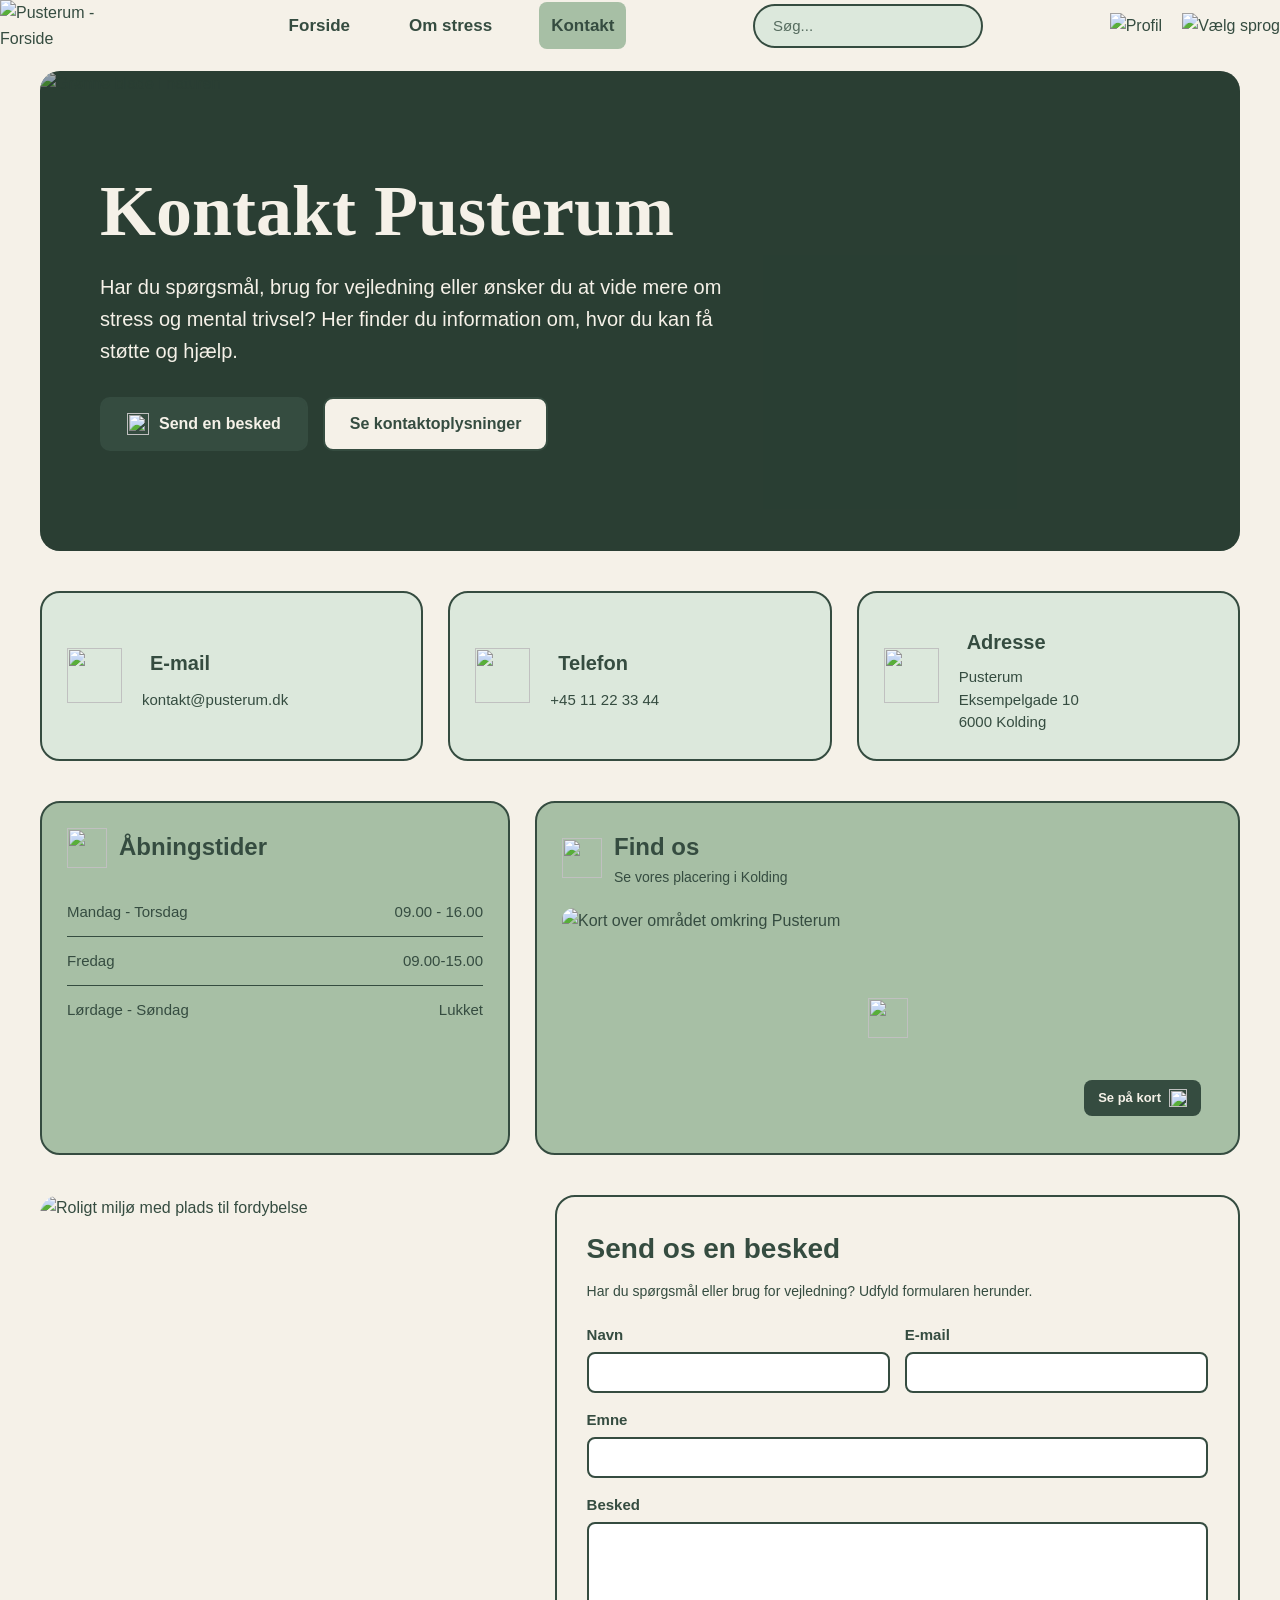
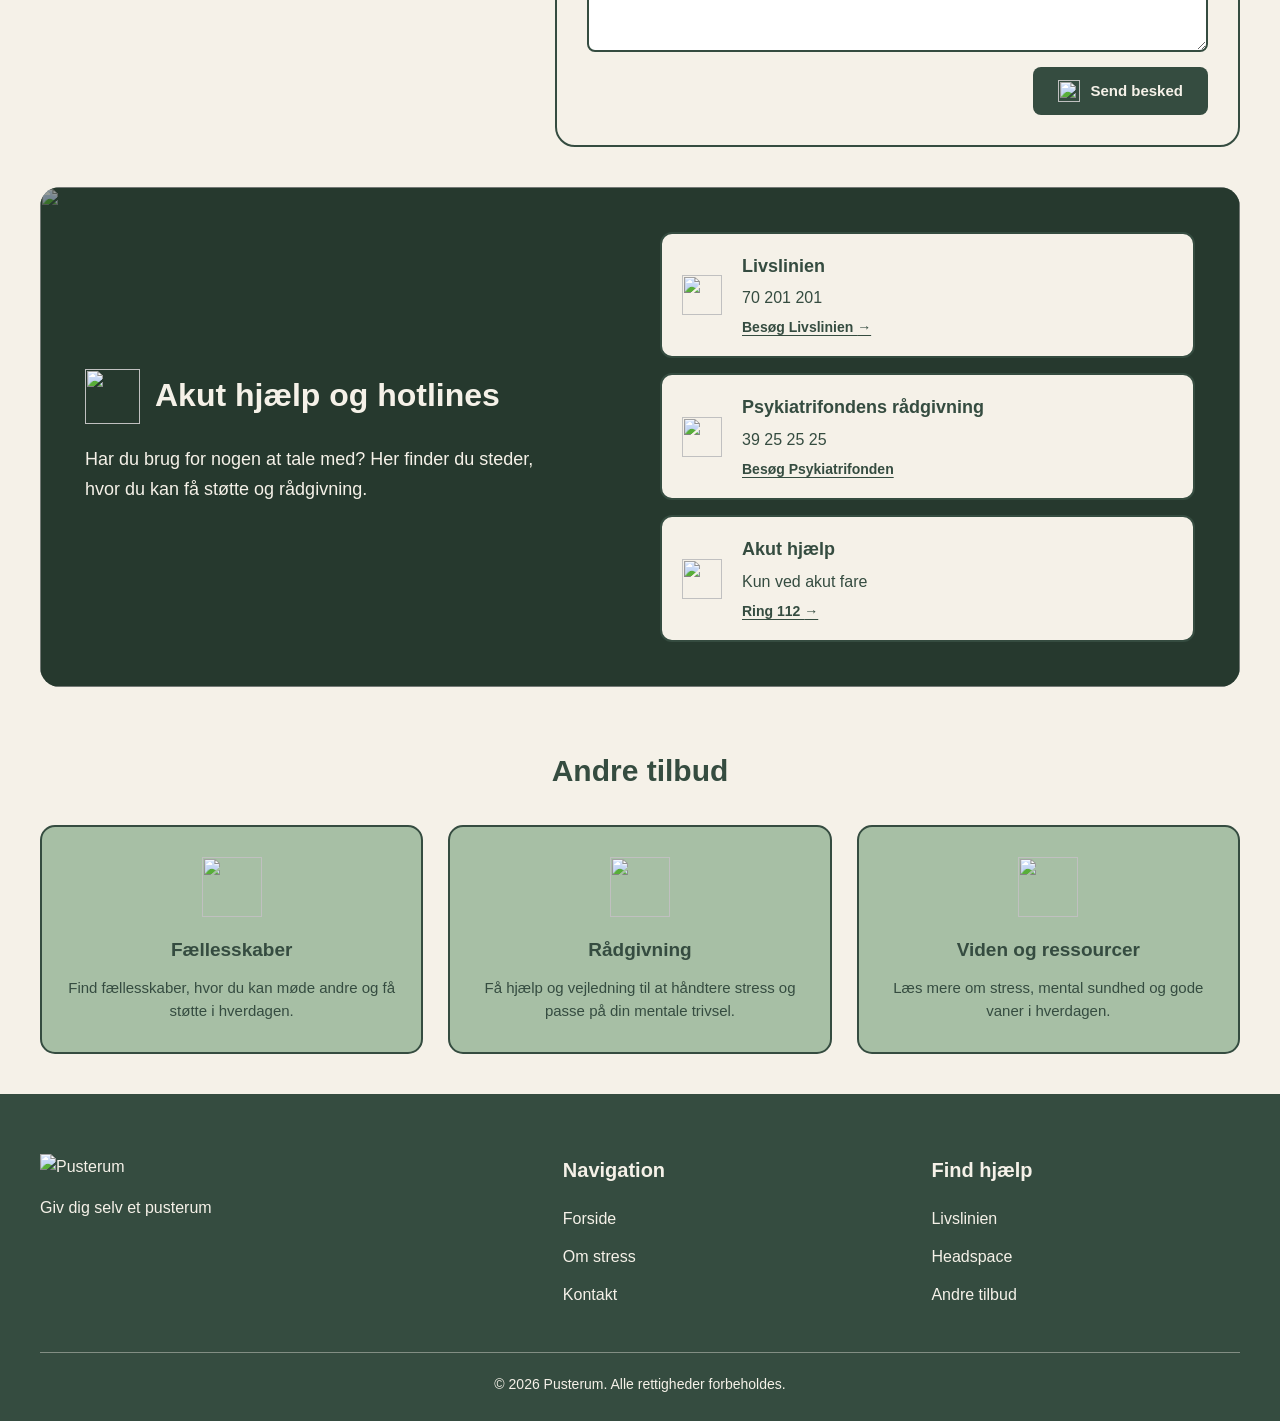
==== kontakt.html @ abc9be23 "Add files via upload" ====
<!DOCTYPE html>
<html lang="da">
<head>
    <meta charset="UTF-8">
    <meta name="viewport" content="width=device-width, initial-scale=1.0">
    <title>Kontakt | Pusterum</title>
    <link rel="stylesheet" href="style.css">
</head>
<body>
    <!-- HEADER OG NAVIGATION -->
     <header class="header">
        <div class="header-inhold">

            <!-- PUSTERUM LOGO -->
             <a href="index.html" class="header-logo">
                <img src="Icons /Pusterum Logo Green.png" alt="Pusterum - Forside">
             </a>

             <!-- NAVIGATION -->
              <nav class="header-navigation" aria-label="Hovednavigation">
                <a href="index.html">
                    Forside
                </a>
                <a href="omstress.html">
                    Om stress
                </a>
                <a href="kontakt.html" aria-current="page">
                    Kontakt
                </a>
              </nav>

              <!-- SØGEFELT -->
               <div class="header-søgning" role="search">
                <label for="søgefelt" class="søge-label">
                    Søg på hjemmesiden
                </label>
                <input type="search" id="søgefelt" name="søg" placeholder="Søg...">
               </div>

               <!-- PROFIL OG SPROG -->
                <div class="header-ikoner">

                    <!-- PROFIL IKON -->
                     <span class="header-ikon">
                        <img src="Icons /User Dark Green.svg" alt="Profil">
                     </span>

                     <!-- SPROG IKON -->
                      <span class="header-ikon">
                        <img src="Icons /Glove Dark Green.svg" alt="Vælg sprog">
                      </span>
                </div>
        </div>
     </header>
     <main>
        
        <!-- HERO KONTAKT-->
         <section class="kontakt-hero">

            <!-- BAGGRUNDSBILLEDE -->
             <img src="Icons /Kontakt Hero.png" alt="Grønne blade i naturen" class="kontakt-hero-billede">

             <!-- TEKST TIL VENSTRE -->
              <div class="kontakt-hero-inhold">
                <h1>Kontakt Pusterum</h1>
                <p>Har du spørgsmål, brug for vejledning eller ønsker du at vide mere om stress og mental trivsel? Her finder du information om, hvor du kan få støtte og hjælp.</p>

                <!-- KNAPPER -->
                 <div class="kontakt-hero-knapper">
                    <a href="#besked" class="kontakt-knap kontakt-knap-grøn">
                        <img src="Icons /Beige Mail.svg" alt="" class="kontakt-knap-ikon">
                        Send en besked
                    </a>
                    <a href="#kontaktoplysninger" class="kontakt-knap kontakt-knap-beige">
                        Se kontaktoplysninger
                    </a>
                 </div>
              </div>
         </section>

         <!-- KONTAKTOPLYSNINGER -->
          <section class="kontaktoplysninger" id="kontaktoplysninger">
            <div class="kontaktoplysninger-gitter">

                <!-- EMAIL -->
                 <article class="kontaktoplysninger-kort">
                    <div class="kontaktoplysninger-ikon">
                        <img src="Icons /Mail Darkgreen.svg" alt="">
                    </div>
                    <div class="kontaktoplysninger-tekst">
                        <h2>E-mail</h2>
                        <a href="mailto:kontakt@pusterum.dk">
                            kontakt@pusterum.dk
                        </a>
                    </div>
                 </article>
                 <!-- TELEFON -->
                  <article class="kontaktoplysninger-kort">
                    <div class="kontaktoplysninger-ikon">
                        <img src="Icons /Phone Dark Green.svg" alt="">
                    </div>
                    <div class="kontaktoplysninger-tekst">
                        <h2>Telefon</h2>
                        <a href="tel: 4511223344">
                            +45 11 22 33 44
                        </a>
                    </div>
                  </article>

                  <!-- ADRESSE -->
                   <article class="kontaktoplysninger-kort">
                    <div class="kontaktoplysninger-ikon">
                        <img src="Icons /Map Pin Dark Green.svg" alt="">
                    </div>
                    <div class="kontaktoplysninger-tekst">
                        <h2>Adresse</h2>
                        <p>Pusterum<br>
                        Eksempelgade 10<br>
                        6000 Kolding</p>
                    </div>
                   </article>
            </div>
          </section>

          <!-- TIDER OG FIND-->
           <section class="åbningstider-find-os">
            <div class="åbningstider-find-os-inhold">

                <!-- TIDER -->
                 <article class="åbningstider">
                    <div class="kontakt-sektion-overskrift">
                        <img src="Icons /Calender Dark Green.svg" alt="" class="kontakt-sektion-ikon">
                        <h2>Åbningstider</h2>
                    </div>
                    <div class="åbningstider-liste">
                        <div class="åbningstid-række">
                            <span>Mandag - Torsdag</span>
                            <span>09.00 - 16.00</span>
                        </div>
                        <div class="åbningstid-række">
                            <span>Fredag</span>
                            <span>09.00-15.00</span>
                        </div>
                        <div class="åbningstid-række">
                            <span>Lørdage - Søndag</span>
                            <span>Lukket</span>
                        </div>
                    </div>
                 </article>

                 <!-- FIND OS -->
                  <article class="find-os">

    <!-- OVERSKRIFT OG BESKRIVELSE -->
    <div class="kontakt-sektion-overskrift">
        <img src="Icons /Map Pin Dark Green.svg"
             alt=""
             class="kontakt-sektion-ikon">

        <div>
            <h2>Find os</h2>
            <p>Se vores placering i Kolding</p>
        </div>
    </div>

    <!-- KORT MED PIN OG KNAP -->
    <div class="find-os-kort">

        <!-- KORTBILLEDE -->
        <img src="Icons /Map.png" alt="Kort over området omkring Pusterum" class="find-os-kortbillede">

        <!-- PIN PÅ KORTET -->
        <img src="Icons /Map Pin Full Dark Green.svg" alt="" class="find-os-kortpin">

        <!-- KNAP PÅ KORTET -->
        <a href="https://www.google.com/maps/search/?api=1&query=Kolding"
           target="_blank"
           rel="noopener noreferrer"
           class="find-os-knap">
            Se på kort
            <img src="Icons /Arrow RIght Beige.svg" alt="" class="find-os-pil">
        </a>
    </div>
</article>
 </div>
 </section>

           <!-- BESKED -->
            <section class="send-besked" id="besked">
                 <div class="send-besked-inhold">

                    <!-- BILLEDE TIL VENSTRE -->
                     <div class="send-besked-billede">
                        <img src="Icons /Besked.png" alt="Roligt miljø med plads til fordybelse">
                     </div>

                     <!-- KONTAKTFORMULAR TIL HØJRE -->
                      <div class="send-besked-formular">
                        <h2>Send os en besked</h2>
                        <p> Har du spørgsmål eller brug for vejledning? Udfyld formularen herunder.</p>
                        <form class="besked-formular">

                            <!-- NAVN -->
                             <div class="formular-felt">
                                <label for="navn">Navn</label>
                                <input type="text" id="navn" name="navn" autocomplete="name" required>
                             </div>

                             <!-- EMAIL -->
                              <div class="formular-felt">
                                <label for="email">E-mail</label>
                                <input type="email" id="email" name="email" autocomplete="email" required>
                              </div>

                              <!-- EMNE -->
                               <div class="formular-felt">
                                <label for="emne">Emne</label>
                                <input type="text" id="emne" name="emne" required>
                               </div>

                               <!-- BESKED -->
                                <div class="formular-felt">
                                    <label for="besked-tekst">Besked</label>
                                    <textarea id="besked-tekst" name="besked" rows="5" required></textarea>
                                </div>

                                <!-- SEND KNAP -->
                                 <button type="submit" class="send-besked-knap">
                                    <img src="Icons /Beige Mail.svg" alt="" class="send-besked-ikon">
                                    Send besked
                                 </button>
                        </form>
                      </div>
                      </div>
            </section>

            <!-- Hotlines -->
             <section class="akut-hjælp">

                <!-- BAGGRUNDSBILLEDE -->
                 <img src="Icons /Hotline.png" alt="" class="akut-hjælp-billede">
                 <div class="akut-hjælp-inhold">
                    <div class="akut-hjælp-tekst">

                    <!-- OVERSKRIFT -->
                     <div class="akut-hjælp-overskrift">
                        <img src="Icons /Beige Phone.svg" alt="" class="akut-hjælp-ikon">
                        <h2>Akut hjælp og hotlines</h2>
                     </div>
                     <p class="akut-hjælp-beskrivelse">
                        Har du brug for nogen at tale med? Her finder du steder, hvor du kan få støtte og rådgivning.
                     </p>
                     </div>

                     <!-- TRE HJÆLPKORT -->
                      <div class="akut-hjælp-gitter">

                        <!-- LIVSLINIEN -->
                         <article class="akut-hjælp-kort">
                            <img src="Icons /Phone Dark Green.svg" alt="" class="akut-kort-ikon">
                            <h3>Livslinien</h3>
                            <p>70 201 201</p>
                            <a href="https://www.livslinien.dk/"
                            target="_blank"
                            rel="noopener noreferrer">
                        Besøg Livslinien
                    <span aria-hidden="true">→</span>
                    </a>
                         </article>

                         <!-- PSYKIATRIFONDENS -->
                          <article class="akut-hjælp-kort">
                            <img src="Icons /Phone Dark Green.svg" alt="" class="akut-kort-ikon">
                            <h3>Psykiatrifondens rådgivning</h3>
                            <p>39 25 25 25</p>
                            <a href="https://psykiatrifonden.dk/"
                            target="_blank"
                            rel="noopener noreferrer">
                        Besøg Psykiatrifonden
                        </a>
                          </article>

                          <!-- AKUT HJÆLP -->
                           <article class="akut-hjælp-kort">
                            <img src="Icons /Phone Dark Green.svg" alt="" class="akut-kort-ikon">
                            <h3>Akut hjælp</h3>
                            <p>Kun ved akut fare</p>
                            <a href="tel:112">
                                Ring 112
                                <span aria-hidden="true">→</span>
                            </a>
                           </article>
                      </div>
                 </div>
             </section>

             <!-- TILBUD -->
              <section class="andre-tilbud">
                <h2>Andre tilbud</h2>
                <div class="andre-tilbud-gitter">

                    <!-- FÆLLESSKABER -->
                     <article class="tilbud-kort">
                        <div class="tilbud-ikon">
                            <img src="Icons /Group Dark Green.svg" alt="">
                        </div>
                        <h3>Fællesskaber</h3>
                        <p>Find fællesskaber, hvor du kan møde andre og få støtte i hverdagen.</p>
                     </article>

                     <!-- RÅDGIVNING -->
                      <article class="tilbud-kort">
                        <div class="tilbud-ikon">
                            <img src="Icons /Headspace Dark Green.svg" alt="">
                        </div>
                        <h3>Rådgivning</h3>
                        <p>Få hjælp og vejledning til at håndtere stress og passe på din mentale trivsel.</p>
                      </article>

                      <!-- VIDEN OG RESSOURCER -->
                       <article class="tilbud-kort">
                        <div class="tilbud-ikon">
                            <img src="Icons /Book Dark Green.svg" alt="">
                        </div>
                        <h3>Viden og ressourcer</h3>
                        <p>Læs mere om stress, mental sundhed og gode vaner i hverdagen.</p>
                        </article>
                </div>
              </section>
     </main>

     <!-- FOOTER -->
              <footer class="footer">
                <div class="footer-inhold">

                    <!-- PUSTERUM LOGO OG SLOGAN -->
                     <div class="footer-logo-område">
                        <img src="Icons /Pusterum Logo Beige.svg" alt="Pusterum" class="footer-logo">
                        <p class="footer-slogan">
                            Giv dig selv et pusterum
                        </p>
                     </div>

                     <!-- NAVIGATION -->
                      <nav class="footer-navigation" aria-label="Footer navigation">
                        <h3>Navigation</h3>
                        <a href="index.html">Forside</a>
                        <a href="omstress.html">Om stress</a>
                        <a href="kontakt.html">Kontakt</a>
                      </nav>

                      <!-- FIND HJÆLP -->
                       <div class="footer-hjælp">
                        <h3>Find hjælp</h3>
                        <a href="https://www.livslinien.dk/">
                            Livslinien
                        </a>
                        <a href="https://headspace.dk/">
                            Headspace
                        </a>
                        <a href="kontakt.html">
                            Andre tilbud
                        </a>
                       </div>
                </div>

                <!-- COPYRIGHT -->
                 <div class="footer-bund">
                    <p>© 2026 Pusterum. Alle rettigheder forbeholdes.</p>
                 </div>
              </footer>
</body>
</html>
---- style.css ----
/* PUSTERUM - GENEREL STYLING */

/* FARVER OG SKRIFTTYPER */
:root {
    --mørkegrøn: #354C40;
    --salviegrøn: #A7BFA5;
    --lysegrøn: #DCE8DC;
    --beige: #F5F1E8;
}

/* GRUNDLÆGGENDE STYLING */
* {
    margin: 0;
    padding: 0;
    box-sizing: border-box;
}

html {
    scroll-behavior: smooth;
}

body {
    background-color: var(--beige);
    color: var(--mørkegrøn);
    font-family: "Quicksand", sans-serif;
    line-height: 1.6;
}

/* OVERSKRIFTER */
h1, h2, h2 {
    font-weight: 600;
}

/* LINKS */
a {
    color: inherit;
    text-decoration: none;
}

/* BILLEDER */
img {
    max-width: 100%;
    height: auto;
}

/* TILGÆNGELIGHED */
a:focus-visible,
button:focus-visible
input:focus-visible {
    outline: 3px solid var(--mørkegrøn);
    outline-offset: 4px;
}

/* HEADER OG NAVIGATION */
.header {
    width: 100%;
    background-color: var(--beige);
}

.header-inhold {
    max-width: 1440px;
    margin: 0 auto;
    padding: 20 px 40 px;
    display: flex;
    align-items: center;
    justify-content: space-between;
    gap: 30px;
}

/* LOGO */
.header-logo img {
    width: 150px;
    height: auto;
    display: block;
}

/* NAVIGATIONSLINKS */
.header-navigation {
    display: flex;
    align-items: center;
    gap: 35px;
}

.header-navigation a {
    font-family: "Quicksand" sans-serif;
    font-size: 17px;
    font-weight: 600;
    padding: 10px 12px;
    border-radius: 8px;
}

.header-navigation a:hover,
.header-navigation a[aria-current="page"] {
    background-color: var(--salviegrøn);
}

/* SØGEFELT */
.header-søgning {
    position: relative;
    flex: 0 1 230px;
}

.søge-label {
    position: absolute;
    width: 1px;
    height: 1px;
    overflow: hidden;
    clip-path: inset(50%);
    white-space: nowrap;
}

.header-søgning input {
    width: 100%;
    min-height: 44px;
    padding: 10px 18px;
    background-color: var(--lysegrøn);
    border: 2px solid var(--mørkegrøn);
    border-radius: 25px;
    color: var(--mørkegrøn);
    font-family: "Quicksand", sans-serif;
    font-size: 15px;
}

.header-søgning input::placeholder {
    color: var(--mørkegrøn);
    opacity: 0.8;
}

/* PROFIL OG SPROGIKONER */
.header-ikoner {
    display: flex;
    align-items: center;
    gap: 20px;
}

.header-ikoner {
    display: flex;
    align-items: center;
    justify-content: center;
}

.header-ikoner img {
    width: 29px;
    height: 29px;
    object-fit: contain;
}

/* RESPONSIV NAVIGATION */
@media (max-width: 950px) {
    .header-inhold {
        flex-wrap: wrap;
        justify-content: center;
        padding: 20px;
        gap: 18px;
    }

    .header-navigation {
        justify-content: center;
        flex-wrap: wrap;
        gap: 12px;
    }

    .header-søgning {
        flex-basis: 200px;
    }
}

@media (max-width: 480px) {
    .header-logo img {
        width: 145px;
    }

    .header-navigation a {
        font-size: 15px;
    }

    .header-søgning {
        flex-basis: 100%;
    }
}

/* HERO SEKTION */
.hero {
    position: relative;
    width: 100%;
    max-width: 1440px;
    min-height: 650px;
    margin: 0 auto;
    padding: 80px 90px;
    display: flex;
    align-items: center;
    background-color: var(--mørkegrøn);
    border-radius: 20px;
    overflow: hidden;
}

/* HERO BILLEDE */
.hero-billede {
    position: absolute;
    top: 0;
    left: 0;
    width: 100%;
    height: 100%;
    object-fit: cover;
    display: block;
    z-index: 0;
}

/* MØRKT OVERLAY PÅ. BILLEDET */
.hero::before {
    content: "";
    position: absolute;
    inset: 0;
    background-color: rgba(0, 0, 0, 0.25);
    z-index: 1;
    pointer-events: none;
}

/* HERO INDHOLD */
.hero-content {
    position: relative;
    z-index: 2;
    max-width: 750px;
}

/* HERO OVERSKRIFT */
.hero h1 {
    font-family: "Cormorant Garamond", serif;
    font-size: 96px;
    font-weight: 600;
    line-height: 1.05;
    color: var(--beige);
    margin-bottom: 28px;
}

/* HERO UNDEROVERSKRIFT */
.hero p {
    font-family: "Quicksand", sans-serif;
    font-size: 24px;
    font-weight: 500;
    line-height: 1.5;
    color: var(--beige);
    max-width: 680px;
    margin-bottom: 35px;
}

/* HERO KNAPPER */
.hero-buttons {
    display: flex;
    align-items: center;
    flex-wrap: wrap;
    gap: 20px;
}

/* FÆLLES KNAPSTYLING */
.btn {
    display: inline-flex;
    align-items: center;
    justify-content: center;
    gap: 12px;
    min-height: 52px;
    padding: 12px 26px;
    border-radius: 10px;
    font-family: "Quicksand", sans-serif;
    font-size: 20px;
    font-weight: 700;
    text-align: center;
    text-decoration: none;
    cursor: pointer;
    transition: background-color 0.2 ease, transform 0.2 ease;
}

/* MØRKEGRØN KNAP */
.btn-primary {
    background-color: rgba(53, 76, 64, 0.9);
    color: var(--beige);
    border: 2px solid var(--mørkegrøn);
}

/* BEIGE KNAP */
.btn-secondary {
    background-color: rgba(245, 241, 232, 0.9);
    color: 5px solid var(--mørkegrøn);
}

/* HOVER EFFEKT */
.btn:hover {
    transform: translate(-2px);
}

.btn-primary:hover {
    background-color: var(--mørkegrøn);
}

.btn-secondary:hover {
    background-color: var(--beige);
}

/* PIL I KNAPPER */
.knap-pil {
    width: 22px;
    height: 22px;
    object-fit: contain;
    flex-shrink: 0;
}

/* RESPONSIV HERO */
@media (max-width: 950px) {
    .hero {
        min-height: 550px;
        padding: 65px 45px;
    }

    .hero h1 {
        font-size: 68px;
    }

    hero p {
        font-size: 20px;
    }
}

@media (max-width: 600px) {
    .hero {
        min-height: 520px;
        padding: 55px 24px;
    }

    .hero h1 {
        font-size: 48px;
    }

    .hero p {
        font-size: 17px;
    }

    .hero-buttons {
        gap: 12px;
    }

    .btn {
        font-size: 16px;
        padding: 10px 18px;
    }
}

@media (prefers-reduced-motion: reduce) {
    .btn {
        transition: none;
    }

    .btn:hover {
        transform: none;
    }
}

/* UDFORSK EMNER */
.emner {
    width: 100%;
    max-width: 1440px;
    margin: 0 auto;
    padding: 60px 40px;
    background-color: var(--beige);
}

/* OVERSKRIFT */
.emner h2 {
    font-family: "Quicksand", sans-serif;
    font-size: 36px;
    font-weight: 700;
    color: var(--mørkegrøn);
    text-align: center;
    margin-bottom: 35px;
}

/* KORT LAYOUT */
.emne-gitter,
.emner-container {
    display: grid;
    grid-template-columns: repeat(3, minmax(0, 1fr));
    gap: 30px;
}

/* GRØNNE KORT */
.emne-kort {
    position: relative;
    display: flex;
    flex-direction: column;
    align-items: center;
    min-height: 250px;
    padding: 30px 22px 40px;
    background-color: var(--salviegrøn);
    border: 2px solid var(--mørkegrøn);
    border-radius: 15px;
    color: var(--mørkegrøn);
    text-align: center;
    text-decoration: none;
}

/* IKONER */
.emne-ikon {
    width: 65px;
    height: 65px;
    object-fit: contain;
    margin-bottom: 18px;
}

/* KORT OVERSKRIFTER */
.emne-kort h3 {
    font-family: "Quicksand", sans-serif;
    font-size: 19px;
    font-weight: 700;
    line-height: 1.3;
    margin-bottom: 12px;
}

/* BESKRIVELSER */
.emne-kort p {
    font-family: "Quicksand", sans-serif;
    font-size: 15px;
    font-weight: 500;
    line-height: 1.5;
    color: var(--mørkegrøn);
}

/* PIL NEDERST TIL HØJRE */
.kort-pil,
.emne-pil {
    position: absolute;
    right: 15px;
    bottom: 12px;
    width: 22px;
    height: 22px;
    object-fit: contain;
}

/* HOVER */
.emne-kort:hover {
    background-color: var(--lysegrøn);
}

/* RESPONSIV UDFORSK EMNER */
@media (max-width: 950px) {
    .emner {
        padding: 50px 30px;
    }

    .emne-gitter,
    .emner-container {
        gap: 15px;
    }

    .emne-kort {
        padding: 25px 15px 40px;
    }
}

@media (max-width: 600px) {
    .emner {
        padding: 45px 20px;
    }

    .emner h2 {
        font-size: 28px;
    }

    .emne-gitter,
    .emner-container {
        grid-template-columns: 1fr;
        gap: 20px;
    }

    .emne-kort {
        min-height: 220px;
    }
}

/* KEND TEGNENE PÅ STRESS */
.stress-tegn {
    width: 100%;
    max-width: 1440px;
    margin: 0 auto;
    padding: 20px 40px;
    background-color: var(--beige);
    box-sizing: border-box;
}

/* RAMME OG TO KOLONNER */
.stress-tegn-inhold {
    display: grid;
    grid-template-columns: minmax(0, 1fr) minmax(0, 1fr);
    align-items: center;
    gap: 40px;
    width: 100%;
    padding: 30px;
    background-color: var(--beige);
    border: 2px solid var(--mørkegrøn);
    border-radius: 20px;
    box-sizing: border-box;
    overflow: hidden;
}

/* BILLEDE TIL VENSTRE */
.stress-tegn-billede {
    width: 100%;
    min-width: 0;
}

.stress-tegn-billede img {
    display: block;
    width: 100%;
    height: 350px;
    object-fit: cover;
    border-radius: 15px;
}

/* TEKST TIL HØJRE */
.stress-tegn-tekst {
    display: flex;
    flex-direction: column;
    align-items: flex-start;
    justify-content: center;
    min-width: 0;
}

/* OVERSKRIFT */
.stress-tegn-tekst h2 {
    font-family: "Quicksand", sans-serif;
    font-size: 42px;
    font-weight: 700;
    line-height: 1.2;
    color: var(--mørkegrøn);
    margin: 0 0 22px;
}

/* BRØDTEKST */
.stress-tegn-tekst p {
    font-family: "Quicksand", sans-serif;
    font-size: 18px;
    font-weight: 500;
    line-height: 1.7;
    color: var(--mørkegrøn);
    margin: 0 0 28px;
}

/* LÆS MERE KNAP */
.stress-tegn-knap {
    display: inline-flex;
    align-items: center;
    justify-content: center;
    gap: 12px;
    min-height: 50px;
    padding: 12px 25px;
    background-color: var(--mørkegrøn);
    color: var(--beige);
    border: 2px solid var(--mørkegrøn);
    border-radius: 10px;
    font-family: "Quicksand", sans-serif;
    font-size: 17px;
    font-weight: 700;
    text-decoration: none;
    box-sizing: border-box;
}

/* PIL I KNAPPEN */
.stress-tegn-pil {
    display: block;
    width: 22px;
    height: 22px;
    object-fit: contain;
}

/* KNAP VED HOVER */
.stress-tegn-knap:hover {
    background-color: #26382F;
}

/* TASTATURFOKUS */
.stress-tegn-knap:focus-visible {
    outline: 3px solid var(--mørkegrøn);
    outline-offset: 4px;
}

/* RESPONSIV KEND TEGNENE PÅ STRESS */
@media (max-width: 900px) {
    .stress-tegn-inhold {
        grid-template-columns: 1fr;
        gap: 25px;
    }

    .stress-tegn-billede img {
        height: 300px;
    }

    .stress-tegn-tekst h2 {
        font-size: 36px;
    }
}

@media (max-width: 600px) {
    .stress-tegn {
        padding: 20px;
    }

    .stress-tegn-inhold {
        padding: 20px;
    }

    .stress-tegn-billede img {
        height: 230px;
    }

    .stress-tegn-tekst h2 {
        font-size: 30px;
    }

    .stress-tegn-tekst p {
        font-size: 16px;
    }

    .stress-tegn-knap {
        font-size: 15px;
        padding: 10px 18px;
    }
}

/* PRØV EN KORT VEJRTRÆKNINGSØVELSE */
.vejrtrækning {
    width: 100%;
    max-width: 1440px;
    margin: 0 auto;
    padding: 20px 40px;
    background-color: var(--beige);
    box-sizing: border-box;
}

/* RAMME OG KANT */
.vejrtrækning-ramme {
    width: 100%;
    padding: 30px;
    background-color: var(--beige);
    border: 2px solid var(--mørkegrøn);
    border-radius: 20px;
    box-sizing: border-box;
    overflow: hidden;
}

/* OVERSKRIFT */
.vejrtrækning-ramme h2 {
    font-family: "Quicksand", sans-serif;
    font-size: 28px;
    font-weight: 700;
    line-height: 1.3;
    color: var(--mørkegrøn);
    margin: 0 0 25px;
    text-align: left;
}

/* INHOLD OG LAYOUT */
.vejrtrækning-inhold {
    display: grid;
    grid-template-columns: minmax(0, 1.8fr) minmax(0, 1fr);
    align-items: center;
    gap: 30px;
    width: 100%;
}

/* DE TRE ØVELSESTRIN */
.vejrtrækning-trin {
    display: flex;
    flex-direction: row;
    align-items: center;
    justify-content: space-between;
    gap: 12px;
    min-width: 0;
}

/* HVERT ENKELT TRIN */
.trin {
    display: flex;
    flex-direction: column;
    align-items: center;
    justify-content: center;
    flex: 1;
    min-width: 0;
    text-align: center;
}

/* RUNDE NUMRE */
.trin-nummer {
    display: flex;
    align-items: center;
    justify-content: center;
    width: 65px;
    height: 65px;
    margin-bottom: 15px;
    border-radius: 50%;
    background-color: var(--salviegrøn);
    color: var(--mørkegrøn);
    font-family: "Quicksand", sans-serif;
    font-size: 36px;
    font-weight: 600;
    line-height: 1;
}

/* TRIN OVERSKRIFTER */
.trin h3 {
    font-family: "Quicksand", sans-serif;
    font-size: 18px;
    font-weight: 700;
    line-height: 1.4;
    color: var(--mørkegrøn);
    margin-bottom: 5px;
    text-align: center;
}

/* TID UNDER HVERT TRIN */
.trin p {
    font-family: "Quicksand", sans-serif;
    font-size: 16px;
    font-weight: 500;
    color: var(--mørkegrøn);
    text-align: center;
}

/* PILE MELLEM TRIN */
.trin-pil {
    display: flex;
    align-items: center;
    justify-content: center;
    flex-shrink: 0;
}

.trin-pil img {
    width: 25px;
    height: 25px;
    object-fit: contain;
}

/* NATURBILLEDE OG AFSPILLER */
.vejrtrækning-afspiller {
    position: relative;
    width: 100%;
    min-width: 0;
    border-radius: 15px;
    overflow: hidden;
}

/* NATURBILLEDE */
.vejrtrækning-billede {
    display: block;
    width: 100%;
    height: 250px;
    object-fit: cover;
    border-radius: 15px;
}

/* AFSPILNINGSKNAP */
.afspil-knap {
    position: absolute;
    top: 50%;
    left: 50%;
    transform: translate(-50%, -50%);

    display: flex;
    align-items: center;
    justify-content: center;

    width: 75px;
    height: 75px;
    padding: 10px;

    background-color: var(--beige);
    border: none;
    border-radius: 50%;
    cursor: pointer;
}

/* AFSPILNINGSIKON */
.afspil-knap img {
    display: block;
    width: 45px;
    height: 45px;
    object-fit: contain;
}

/* KNAP VED HOVER */
.afspil-knap:hover {
    background-color: var(--lysegrøn);
}

/* STATUS FOR ØVELSEN */
#øvelse-status {
    position: relative;
    font-family: "Quicksand", sans-serif;
    font-size: 15px;
    font-weight: 600;
    color: var(--mørkegrøn);
    text-align: center;
}

/* RESPONSIV VEJRTRÆKNINGØVELSE */
@media (max-width: 900) {
    .vejrtrækning-inhold {
        grid-template-columns: 1fr;
        gap: 30px;
    }

    .vejrtrækning-afspiller {
        max-width: 550px;
        margin: 0 auto;
    }
}

@media (max-width: 600) {
    .vejrtrækning {
        padding: 20px;
    }

    .vejrtrækning-ramme {
        padding: 20px;
    }

    .vejrtrækning-ramme h2 {
        font-size: 23px;
    }

    .vejrtrækning-trin {
        gap: 6px;
    }

    .trin-nummer {
        width: 48px;
        height: 48px;
        font-size: 26px;
    }
    
    .trin h3 {
        font-size: 14px;
    }

    .trin p {
        font-size: 13px;
    }

    .trin-pil img {
        width: 16px;
        height: 16px;
    }

    .vejrtrækning-billede {
        height: 220px;
    }

    .afspil-knap {
        width: 65px;
        height: 65px;
    }
    .afspil-knap img {
        width: 38px;
        height: 38px;
    }
}

/* FIND STØTTE OF HJÆLP */

.støtte-hjælp {
    width: 100%;
    max-width: 1440px;
    margin: 0 auto;
    padding: 40px;
    background-color: var(--beige);
}

/* OVERSKRIFT */
.støtte-hjælp h2 {
    font-family: "Quicksand", sans-serif;
    font-size: 30px;
    font-weight: 700;
    color: var(--mørkegrøn);
    text-align: center;
    margin-bottom: 35px;
}

/* KORTENES LAYOUT */
.støtte-gitter,
.kontaktoplysninger-gitter {
    display: grid;
    grid-template-columns: repeat(3, minmax(0, 1fr));
    gap: 25px;
}

/* HVERT KORT */
.støtte-kort,
.kontaktoplysninger-kort {
    display: flex;
    align-items: center;
    gap: 20px;
    min-height: 150px;
    padding: 25px;
    background-color: var(--lysegrøn);
    border: 2px solid var(--mørkegrøn);
    border-radius: 20px;
    color: var(--mørkegrøn);
    text-decoration: none;
    transition: background-color 0.2s ease;
}

/* IKONER */
.støtte-ikon,
.kontaktoplysninger-ikon {
    display: flex;
    align-items: center;
    justify-content: center;
    flex-shrink: 0;
}

.støtte-ikon img,
.kontaktoplysninger-ikon img {
    display: block;
    width: 55px;
    height: 55px;
    object-fit: contain;
}

/* TEKSTOMRÅDE */
.støtte-tekst {
    flex: 1;
    min-width: 0;
}

/* KORT OVERSKRIFTER */
.støtte-tekst h3 {
    font-family: "Quicksand", sans-serif;
    font-size: 20px;
    font-weight: 700;
    color: var(--mørkegrøn);
    margin-bottom: 8px;
}

/* KORT BESKRIVELSER */
.støtte-tekst p {
    font-family: "Quicksand", sans-serif;
    font-size: 15px;
    font-weight: 500;
    line-height: 1.5;
    color: var(--mørkegrøn);
}

/* HOVER */
.støtte-kort:hover {
    background-color: var(--salviegrøn);
}

/* RESPONSIV FIND STØTTE OF HJÆLP */
@media (max-width: 950px) {
    .støtte-gitter {
        grid-template-columns: 1fr;
        gap: 20px;
    }

    .støtte-kort {
        min-height: 120px;
    }
}

@media (max-width: 600px) {
    .støtte-hjælp {
        padding: 25px 20px;
    }

    .støtte-hjælp h2 {
        font-size: 25px;
    }

    .støtte-kort {
        padding: 20px;
        gap: 15px;
    }

    .støtte-ikon img {
        width: 45px;
        height: 45px;
    }

    .støtte-tekst h3 {
        font-size: 18px;
    }

    .støtte-tekst p {
        font-size: 14px;
    }
}

@media (prefers-reduced-motion: reduce) {
    .støtte-kort {
        transition: none;
    }
}

/* DU ER IKKE ALENE */
.du-er-ikke-alene {
    width: 100%;
    max-width: 1440px;
    margin: 0 auto;
    padding: 20px 40px;
    background-color: var(--beige);
}

/* RAMME OG KANT */
.du-er-ikke-alene-ramme {
    position: relative;
    width: 100%;
    min-height: 420px;
    border: 2px solid var(--salviegrøn);
    border-radius: 20px;
    overflow: hidden;
    background-color: var(--mørkegrøn);
}

/* SKOVBILLEDE */
.du-er-ikke-alene-billede {
    position: absolute;
    inset: 0;
    display: block;
    width: 100%;
    height: 100%;
    object-fit: cover;
}

/* INHOLD OVEN PÅ BILLEDET */
.du-er-ikke-alene-inhold {
    position: relative;
    z-index: 1;
    min-height: 420px;
    padding: 60px 30px;
    display: flex;
    flex-direction: column;
    align-items: center;
    justify-content: center;
    text-align: center;
    background-color: rgba(20, 35, 26, 0.30);
}

/* MISSION IKON */
.mission-ikon {
    display: block;
    width: 70px;
    height: 70px;
    object-fit: contain;
    margin-bottom: 20px;
}

/* OVERSKRIFT */
.du-er-ikke-alene h2 {
    font-family: "Cormorant Garamond", serif;
    font-size: 64px;
    font-weight: 600;
    line-height: 1.1;
    color: var(--beige);
    margin-bottom: 18px;
}

/* UNDEROVERSKRIFT */
.du-er-ikke-alene p {
    font-family: "Quicksand", sans-serif;
    font-size: 22px;
    font-weight: 500;
    line-height: 1.5;
    color: var(--beige);
    max-width: 750px;
}

/* RESPONSIV DU ER IKKE ALENE */
@media (max-width: 900px) {
    .du-er-ikke-alene-ramme,
    .du-er-ikke-alene-inhold {
        min-height: 350px;
    }

    .du-er-ikke-alene h2 {
        font-size: 52px;
    }
    .du-er-ikke-alene p {
        font-size: 19px;
    }
}

@media (max-width: 600px) {
    .du-er-ikke-alene {
        padding: 20px;
    }

    .du-er-ikke-alene-ramme,
    .du-er-ikke-alene-inhold {
        min-height: 300px;
    }

    .du-er-ikke-alene-inhold {
        padding: 35px 20px;
    }
    
    .mission-ikon {
        width: 50px;
        height: 50px;
    }

    .du-er-ikke-alene h2 {
        font-size: 42px;
    }

    .du-er-ikke-alene p {
        font-size: 16px;
    }
}

/* OM PUSTERUM */
.om-pusterum {
    width: 100%;
    max-width: 1440px;
    margin: 0 auto;
    padding: 20px 40px;
    background-color: var(--beige);
}

/* RAMME OG LAYOUT */
.om-pusterum-ramme {
    display: grid;
    grid-template-columns: minmax(0, 1fr) minmax(0, 1fr);
    align-items: center;
    gap: 45px;
    width: 100%;
    padding: 30px;
    background-color: var(--lysegrøn);
    border: 2px solid var(--mørkegrøn);
    border-radius: 20px;
    overflow: hidden;
}

/* BILLEDE */
.om-pusterum-billede {
    width: 100%;
    min-width: 0;
}

.om-pusterum-billede img {
    display: block;
    width: 100%;
    height: 350px;
    object-fit: cover;
    border-radius: 15px;
}

/* TEKST OG KNAP */
.om-pusterum-inhold {
    display: flex;
    flex-direction: column;
    align-items: flex-start;
    min-width: 0;
}

/* OVERSKRIFT */
.om-pusterum h2 {
    font-family: "Quicksand", sans-serif;
    font-size: 52px;
    font-weight: 600;
    line-height: 1.1;
    color: var(--mørkegrøn);
    margin-bottom: 22px;
}

/* BRØDTEKST */
.om-pusterum p {
    font-family: "Quicksand", sans-serif;
    font-size: 18px;
    font-weight: 500;
    line-height: 1.7;
    color: var(--mørkegrøn);
    margin-bottom: 28px;
}

/* MØRKEGRØN KNAP */
.om-pusterum .knap {
    display: inline-flex;
    align-items: center;
    justify-content: center;
    gap: 12px;
    min-height: 50px;
    padding: 12px 25px;
    background-color: var(--mørkegrøn);
    color: var(--beige);
    border: 2px solid var(--mørkegrøn);
    border-radius: 10px;
    font-family: "Quicksand", sans-serif;
    font-size: 17px;
    font-weight: 700;
    text-decoration: none;
}

/* PIL I KNAPPEN */
.om-pusterum .knap-pil {
    width: 22px;
    height: 22px;
    object-fit: contain;
}

/* KNAP VED HOVER */
.om-pusterum .knap:hover {
    background-color: #26382f;
}

/* RESPONSIV OM PUSTERUM */
@media (max-width: 900px) {
    .om-pusterum-ramme {
        grid-template-columns: 1fr;
        gap: 25px;
    }

    .om-pusterum-billede img {
        height: 300px;
    }

    .om-pusterum h2 {
        font-size: 44px;
    }
}

@media (max-width: 600px) {
    .om-pusterum {
        padding: 20px;
    }

    .om-pusterum-ramme {
        padding: 20px;
    }
    .om-pusterum-billede img {
        height: 230px;
    }
    
    .om-pusterum h2 {
        font-size: 38px;
    }

    .om-pusterum p {
        font-size: 16px;
    }

    .om-pusterum .knap {
        font-size: 15px;
        padding: 10px 18px;
    }
}

/* FOOTER */
.footer {
    width: 100%;
    background-color: var(--mørkegrøn);
    color: var(--beige);
    padding: 60px 40px 25px;
}

/* FOOTER LAYOUT */
.footer-inhold {
    display: grid;
    grid-template-columns: 1.5fr 1fr 1fr;
    gap: 60px;
    width: 100%;
    max-width: 1360px;
    margin: 0 auto;
    padding-bottom: 45px;
}

/* LOGO OG SLOGAN */
.footer-logo-område {
    display: flex;
    flex-direction: column;
    align-items: flex-start;
    gap: 15px;
}

.footer-logo-område img {
    display: block;
    width: 200px;
    max-width: 100%;
    height: auto;
}

/* SLOGAN */
.footer-slogan {
    font-family: "Quicksand", sans-serif;
    font-size: 16px;
    font-weight: 500;
    line-height: 1.6;
    color: var(--beige);
}

/* NAVIGATION OG HJÆLP */
.footer-navigation,
.footer-hjælp {
    display: flex;
    flex-direction: column;
    align-items: flex-start;
    gap: 12px;
}

/* KOLONNEOVERSKRIFTER */
.footer-navigation h3,
.footer-hjælp h3 {
    font-family: "Quicksand", sans-serif;
    font-size: 20px;
    font-weight: 700;
    color: var(--beige);
    margin-bottom: 8px;
}

/* FOOTER LINKS */
.footer-navigation a,
.footer-hjælp a {
    font-family: "Quicksand", sans-serif;
    font-size: 16px;
    font-weight: 500;
    line-height: 1.6;
    color: var(--beige);
    text-decoration: none;
}

/* LINKS VED HOVER */
.footer-navigation a:hover,
.footer-hjaelp a:hover {
    text-decoration: underline;
    text-underline-offset: 4px;
}

/* TASTATURFOKUS */
.footer a:focus-visible {
    outline: 2px solid var(--beige);
    outline-offset: 5px;
    border-radius: 3px;
}

/* NEDERSTE DEL */
.footer-bund {
    width: 100%;
    max-width: 1360px;
    margin: 0 auto;
    padding-top: 20px;
    border-top: 1px solid rgba(245, 241, 232, 0.4);
    text-align: center;
}

/* COPYRIGHT */
.footer-bund p {
    font-family: "Quicksand", sans-serif;
    font-size: 14px;
    font-weight: 500;
    color: var(--beige);
}

/* RESPONSIV FOOTER */
@media (max-width: 900px) {
    .footer-inhold {
        grid-template-columns: 1fr 1fr;
        gap: 35px;
    }

    .footer-logo-område {
        grid-column: 1 / -1;
    }
}

@media (max-width: 600px) {
    .footer {
        padding: 40px 20px 20px;
    }

    .footer-inhold {
        grid-template-columns: 1fr;
        gap: 30px;
        padding-bottom: 30px;
    }

    .footer-logo-område {
        grid-column: auto;
    }

    .footer-logo-område img {
        width: 170px;
    }

    .footer-navigation h3,
    .footer-hjælp h3 {
        font-size: 18px;
    }

    .footer-navigation a,
    .footer-hjælp a {
        font-size: 15px;
    }

    .footer-bund p {
        font-size: 12px;
    }
}

/* OM STRESS HERO */
.om-stress-hero {
    position: relative;
    width: 100%;
    max-width: 1440px;
    min-height: 480px;
    margin: 0 auto;
    background-color: var(--mørkegrøn);
    border-radius: 20px;
    overflow: hidden;
}

/* BAGGRUNDSBILLEDE */
.om-stress-hero-billede {
    position: absolute;
    top: 0;
    left: 0;
    width: 100%;
    height: 100%;
    object-fit: cover;
}

/* TEKST OVEN PÅ BILLEDET */
.om-stress-hero-inhold {
    position: relative;
    z-index: 1;
    display: flex;
    flex-direction: column;
    align-items: center;
    justify-content: center;
    min-height: 480px;
    padding: 60px 30px;
    background-color: rgba(20, 35, 26, 0.35);
    text-align: center;
}

/* OVERSKRIFT */
.om-stress-hero h1 {
    font-family: "Cormorant Garamond", serif;
    font-size: 64px;
    font-weight: 700;
    line-height: 1.2;
    color: var(--beige);
    margin-bottom: 20px;
}

/* BESKRIVELSE */
.om-stress-hero p {
    font-family: "Quicksand", sans-serif;
    font-size: 22px;
    font-weight: 500;
    line-height: 1.6;
    color: var(--beige);
    max-width: 700px;
}

/* RESPONSIV HERO */
@media (max-width: 900px) {
    .om-stress-hero,
    .om-stress-hero-inhold {
        min-height: 400px;
    }

    .om-stress-hero h1 {
        font-size: 52px;
    }
    
    .om-stress-hero p {
        font-size: 19px;
    }
}

@media (max-width: 600px) {
    .om-stress-hero,
    .om-stress-hero-inhold {
        min-height: 320px;
    }

    .om-stress-hero-inhold {
        padding: 40px 20px;
    }

    .om-stress-hero h1 {
        font-size: 40px;
    }

    .om-stress-hero p {
        font-size: 16px;
    }
}

/* HVAD ER STRESS? */
.hvad-er-stress {
    width: 100%;
    max-width: 1440px;
    margin: 0 auto;
    padding: 20px 40px;
    background-color: var(--beige);
}

/* RAMME OG TO KOLONNER */
.hvad-er-stress-inhold {
    display: grid;
    grid-template-columns: minmax(0, 1.2fr) minmax(0, 1fr);
    align-items: center;
    gap: 40px;
    width: 100%;
    padding: 30px;
    background-color: var(--beige);
    border: 2px solid var(--mørkegrøn);
    border-radius: 20px;
    overflow: hidden;
}

/* TEKST TIL VENSTRE */
.hvad-er-stress-tekst {
    min-width: 0;
}

/* OVERSKRIFT */
.hvad-er-stress-tekst h2 {
    font-family: "Quicksand", sans-serif;
    font-size: 36px;
    font-weight: 700;
    line-height: 1.3;
    color: var(--mørkegrøn);
    margin-bottom: 20px;
}

/* BR0DTEKST */
.hvad-er-stress-tekst p {
    font-family: "Quicksand", sans-serif;
    font-size: 18px;
    font-weight: 500;
    line-height: 1.7;
    color: var(--mørkegrøn);
}

/* BILLEDER TIL HØJRE */
.hvad-er-stress-billede {
    width: 100%;
    min-width: 0;
}

.hvad-er-stress-billede img {
    display: block;
    width: 100%;
    height: 300px;
    object-fit: cover;
    border-radius: 12px;
}

/* RESPONSIV HVAD ER STRESS? */
@media (max-width: 900px) {
    .hvad-er-stress-inhold {
        grid-template-columns: 1fr;
        gap: 25px;
    }

    .hvad-er-stress-billede img {
        height: 280px;
    }
}

@media (max-width: 600px) {
    .hvad-er-stress {
        padding: 20px;
    }
    
    .hvad-er-stress-inhold {
        padding: 20px;
    }

    .hvad-er-stress-tekst h2 {
        font-size: 28px;
    }

    .hvad-er-stress-inhold p {
        font-size: 16px;
    }

    .hvad-er-stress-billede img {
        height: 220px;
    }
}

/* SYMPTOMER PÅ STRESS */
.stress-symptomer {
    width: 100%;
    max-width: 1360px;
    margin: 20px auto;
    padding: 35px;
    background-color: var(--salviegrøn);
    border: 2px solid var(--mørkegrøn);
    border-radius: 20px;
    box-sizing: border-box;
}

/* OVERSKRIFT */
.stress-symptomer h2 {
    font-family: "Quicksand", sans-serif;
    font-size: 36px;
    font-weight: 700;
    line-height: 1.3;
    color: var(--mørkegrøn);
    margin-bottom: 30px;
}

/* TRE KORT VED SIDEN AF HINANDEN */
.symptomer-gitter {
    display: grid;
    grid-template-columns: repeat(3, minmax(0, 1fr));
    gap: 25px;
    width: 100%;
}

/* HVERT SYMPTOMKORT */
.symptom-kort {
    display: flex;
    flex-direction: column;
    align-items: center;
    justify-content: flex-start;
    min-width: 0;
    min-height: 210px;
    padding: 25px 20px;
    background-color: var(--beige);
    border-radius: 12px;
    text-align: center;
}

/* IKONER */
.symptom-ikon {
    display: flex;
    align-items: center;
    justify-content: center;
    width: 65px;
    height: 65px;
    margin-bottom: 15px;
}

.symptom-ikon img {
    display: block;
    width: 55px;
    height: 55px;
    object-fit: contain;
}

/* KORT OVERSKRIFTER */
.symptom-kort h3 {
    font-family: "Quicksand", sans-serif;
    font-size: 19px;
    font-weight: 700;
    line-height: 1.3;
    color: var(--mørkegrøn);
    margin-bottom: 10px;
}

/* KORT BESKRIVELSER */
.symptom-kort p {
    font-family: "Quicksand", sans-serif;
    font-size: 16px;
    font-weight: 500;
    line-height: 1.5;
    color: var(--mørkegrøn);
}

/* RESPONSIVE SYMPTOMER PÅ STRESS */
@media (max-width: 900px) {
    .stress-symptomer {
        width: calc(100% - 60px);
        padding: 25px;
    }

    .symptomer-gitter {
        gap: 15px;
    }

    .symptom-kort {
        padding: 20px 12px;
    }

    .symptom-kort h3 {
        font-size: 16px;
    }
    .symptom-kort p {
        font-size: 14px;
    }
}

@media (max-width: 600px) {
    .stress-symptomer {
        width: calc(100% - 40px);
        padding: 20px;
    }

    .stress-symptomer h2 {
        font-size: 26px;
    }

    .symptomer-gitter {
        grid-template-columns: 1fr;
        gap: 15px;
    }

    .symptom-kort {
        min-height: 180px;
    }

    .symptom-kort h3 {
        font-size: 18px;
    }

    .symptom-kort p {
        font-size: 15px;
    }
}

/* UDLØSE OG RÅD */
.stress-råd {
    width: 100%;
    max-width: 1440px;
    margin: 0 auto;
    padding: 20px 40px;
    background-color: var(--beige);
    box-sizing: border-box;
}

/* TO KOLONNER */
.stress-råd-inhold {
    display: grid;
    grid-template-columns: repeat(2, minmax(0, 1fr));
    gap: 30px;
    align-items: stretch;
}

/* BEGGE PANELER */
.stress-årsager,
.stress-gode-råd {
    position: relative;
    min-width: 0;
    min-height: 400px;
    padding: 35px;
    border: 2px solid var(--mørkegrøn);
    border-radius: 20px;
    overflow: hidden;
    box-sizing: border-box;
}

/* VENSTRE PANEL */
.stress-årsager h2,
.stress-gode-råd h2 {
    font-family: "Quicksand", sans-serif;
    font-size: 30px;
    font-weight: 700;
    line-height: 1.3;
    margin-bottom: 25px;
}

/* VENSTRE PANEL TEKST */
.stress-årsager h2,
.stress-årsager li {
    color: var(--mørkegrøn);
}

/* LISTER */
.stress-årsager ul,
.stress-gode-råd ul {
    padding-left: 24px;
}

.stress-årsager li,
.stress-gode-råd li {
    font-family: "Quicksand", sans-serif;
    font-size: 17px;
    font-weight: 500;
    line-height: 1.7;
    margin-bottom: 12px;
}

/* HØJRE PANEL */
.stress-gode-råd {
    background-color: var(--mørkegrøn);
}

/* BAGGRUNDSBILLEDE */
.stress-råd-billede {
    position: absolute;
    inset: 0;
    display: block;
    width: 100%;
    height: 100%;
    object-fit: cover;
}

/* MØRK OVERLÆGNING PÅ BILLIDET */
.stress-gode-råd::before {
    content: "";
    position: absolute;
    inset: 0;
    background-color: rgba(20, 35, 26, 0.50);
    z-index: 1;
    pointer-events: none;
}

/* TEKST OVEN PÅ BILLEDET */
.stress-gode-råd-inhold {
    position: relative;
    z-index: 2;
    width: 100%;
}

/* TEKSTFARVE */
.stress-gode-råd h2,
.stress-gode-råd li {
    color: var(--beige);
}

/* RESPONSIV UDLØSE OG RÅD */
@media (max-width: 900px) {
    .stress-råd-inhold {
        grid-template-columns: 1fr;
        gap: 25px;
    }

    .stress-årsager,
    .stress-gode-råd {
        min-height: 350px;
    }
}

@media (max-width: 600px) {
    .stress-råd {
        padding: 20px;
    }

    .stress-årsager,
    .stress-gode-råd {
        padding: 25px 20px;
        min-height: 320px;
    }

    .stress-årsager h2,
    .stress-gode-råd h2 {
        font-size: 24px;
    }

    .stress-årsager li,
    .stress-gode-råd li {
        font-size: 15px;
    }
}

/* STØTTE OG HJÆLP */
.stress-hjælp {
    position: relative;
    width: calc(100% - 80px);
    max-width: 1360px;
    min-height: 420px;
    margin: 20px auto 40px;
    background-color: var(--mørkegrøn);
    border: 2px solid var(--mørkegrøn);
    border-radius: 20px;
    overflow: hidden;
    box-sizing: border-box;
}

/* BAGGRUNDSBILLEDE */
.stress-hjælp-billede {
    position: absolute;
    top: 0;
    left: 0;
    display: block;
    width: 100%;
    height: 100%;
    object-fit: cover;
}

/* TEKST OVEN PÅ BILLEDET */
.stress-hjælp-inhold {
    position: relative;
    z-index: 1;
    display: flex;
    flex-direction: column;
    align-items: flex-start;
    justify-content: center;
    width: 100%;
    min-height: 420px;
    padding: 60px;
    background-color: rgba(20, 35, 26, 0.45);
}

/* OVERSKRIFT */
.stress-hjælp h2 {
    font-family: "Quicksand", sans-serif;
    font-size: 38px;
    font-weight: 700;
    line-height: 1.3;
    color: var(--beige);
    margin-bottom: 20px;
}

/* BEKRIVELSE */
.stress-hjælp p {
    font-family: "Quicksand", sans-serif;
    font-size: 18px;
    font-weight: 500;
    line-height: 1.7;
    color: var(--beige);
    max-width: 650px;
    margin-bottom: 28px;
}

/* KONTAKTKNAP */
.stress-hjælp-knap {
    display: inline-flex;
    align-items: center;
    justify-content: center;
    gap: 12px;
    min-height: 52px;
    padding: 12px 25px;
    background-color: var(--mørkegrøn);
    color: var(--beige);
    border: 2px solid var(--mørkegrøn);
    border-radius: 10px;
    font-family: "Quicksand", sans-serif;
    font-size: 17px;
    font-weight: 700;
    text-decoration: none;
}

/* BEIGE PIL I KNAPPEN */
.stress-hjælp-pil {
    display: block;
    width: 22px;
    height: 22px;
    object-fit: contain;
}

/* KNAP VED HOVER */
.stress-hjælp-knap:hover {
    background-color: #26382F;
}
/* TASTATURFOKUS */
.stress-hjælp-knap:focus-visible {
    outline: 3px solid var(--beige);
    outline-offset: 4px;
}

/* RESPONSIV STØTTE OG HJÆLP */
@media (max-width: 900px) {
    .stress-hjælp {
        min-height: 380px;
    }

    .stress-hjælp-inhold {
        min-height: 380px;
        padding: 40px;
    }

    .stress-hjælp h2 {
        font-size: 32
    }

    .stress-hjælp p {
        font-size: 17px;
    }
}

@media (max-width: 600px) {
    .stress-hjælp {
        width: calc(100% - 40%);
        min-height: 340px;
        margin-bottom: 25px;
    }

    .stress-hjælp-inhold {
        min-height: 340px;
        padding: 30px 20px;
    }

    .stress-hjælp h2 {
        font-size: 27px;
    }

    .stress-hjælp p {
        font-size: 15px;
    }

    .stress-hjælp-knap {
        font-size: 15px;
        padding: 10px 18px;
    }

    .stress-hjælp-pil {
        width: 18px;
        height: 18px;
    }
}

/* HERO */
.kontakt-hero {
    position:relative;
    width: calc(100% - 80px);
    max-width: 1360px;
    min-height: 480px;
    margin: 20px auto;
    background-color: var(--mørkegrøn);
    border-radius: 20px;
    overflow: hidden;
}

/* BAGGRUNDSBILLEDE */
.kontakt-hero-billede {
    position: absolute;
    inset: 0;
    display: block;
    width: 100%;
    height: 100%;
    object-fit: cover;
}

/* TEKST TIL VENSTRE */
.kontakt-hero-inhold {
    position: relative;
    z-index: 1;
    display: flex;
    flex-direction: column;
    align-items: flex-start;
    justify-content: center;
    min-height: 480px;
    padding: 60px;
    background-color: rgba(20, 35, 26, 0.35);
    text-align: left;
}

/* OVERSKRIFT */
.kontakt-hero h1 {
    font-family: "Cormorant Garamond", serif;
    font-size: 72px;
    font-weight: 600;
    line-height: 1.1;
    color: var(--beige);
    margin-bottom: 20px;
}

/* BESKRIVELSE */
.kontakt-hero p {
    font-family: "Quicksand", sans-serif;
    font-size: 20px;
    font-weight: 500;
    line-height: 1.6;
    color: var(--beige);
    max-width: 640px;
    margin-bottom: 30px;
}

/* KNAPPER */
.kontakt-hero-knapper {
    display: flex;
    align-items: center;
    flex-wrap: wrap;
    gap: 15px;
}

.kontakt-knap {
    display: inline-flex;
    align-items: center;
    justify-content: center;
    gap: 10px;
    min-height: 52px;
    padding: 12px 25px;
    border: 2px solid var(--mørkegrøn);
    border-radius: 10px;
    font-family: "Quicksand", sans-serif;
    font-size: 16px;
    font-weight: 700;
    text-decoration: none;
}

/* MØRKEGRØN KNAP */
.kontakt-knap-grøn {
    background-color: var(--mørkegrøn);
    color: var(--beige);
}

/* BEIGE KNAP */
.kontakt-knap-beige {
    background-color: var(--beige);
    color: var(--mørkegrøn);
}

/* MAIL IKON */
.kontakt-knap-ikon {
    display: block;
    width: 22px;
    height: 22px;
    object-fit: contain;
}

/* TASTATURFOKUS */
.kontakt-knap:focus-visible {
    outline: 3px ssolid var(--beige);
    outline-offset: 4px;
}

/* RESPONSIV KONTAKT HERO */
@media (max-width: 900px) {
    .kontakt-hero,
    .kontakt-hero-inhold {
        min-height: 400px;
    }

    .kontakt-hero-inhold {
        padding: 40px;
    }

    .kontakt-hero h1 {
        font-size: 56px;
    }

    .kontakt-hero p {
        font-size: 18px;
    }
}

@media (max-width: 600px) {
    .kontakt-hero {
        width: calc(100% - 40px);
    }

    .kontakt-hero-inhold {
        min-height: 350px;
        padding: 30px 20px;
    }

    .kontakt-hero h1 {
        font-size: 42px;
    }

    .kontakt-hero p {
        font-size: 16px;
    }

    .kontakt-hero-knapper {
        flex-direction: column;
        align-items: flex-start;
    }

    .kontakt-knap {
        font-size: 14px;
        padding: 10px 16px;
    }
}

/* KONTAKTOPLYSNINGER */
.kontaktoplysninger {
    width: 100%;
    max-width: 1440px;
    margin: 0 auto;
    padding: 20px 40px;
    background-color: var(--beige);
}

.kontaktoplysninger-tekst {
    flex: 1;
    min-width: 0;
}

.kontaktoplysninger-tekst h2 {
    font-family: "Quicksand", sans-serif;
    font-size: 20px;
    font-weight: 700;
    color: var(--mørkegrøn);
    margin: 8px;
}

.kontaktoplysninger-tekst p,
.kontaktoplysninger-tekst a {
    font-family: "Quickksand", sans-serif;
    font-size: 15px;
    line-height: 1.5;
    color: var(--mørkegrøn);
    text-decoration: none;
    overflow-wrap: anywhere;
}

@media (max-width: 600px) {
    .kontaktoplysninger {
        padding: 20px;
    }
}

@media (max-width: 950px) {
    .kontaktoplysninger-gitter {
        grid-template-columns: 1fr;
        gap: 20px;
    }

    .kontaktoplysninger-kort {
        width: 100%;
        min-width: 0;
        min-height: 110px;
        padding: 20px;
    }
}

/* TIDER OG FIND */
.åbningstider-find-os {
    width: 100%;
    max-width: 1440px;
    margin: 0 auto;
    padding: 20px 40px;
    background-color: var(--beige);
}

/* TO KOLLNER */
.åbningstider-find-os-inhold {
    display: grid;
    grid-template-columns: 1fr 1.5fr;
    gap: 25px;
    align-items: stretch;
}

/* BEGGE PANELER */
.åbningstider,
.find-os {
    min-width: 0;
    padding: 25px;
    background-color: var(--salviegrøn);
    border: 2px solid var(--mørkegrøn);
    border-radius: 20px;
}

/* OVERSKRIFTER MED IKON */
.kontakt-sektion-overskrift {
    display: flex;
    align-items: center;
    gap: 12px;
    margin-bottom: 20px;
}

.kontakt-sektion-ikon {
    width: 40px;
    height: 40px;
    object-fit: contain;
}

.kontakt-sektion-overskrift h2 {
    font-family: "Quicksand", sans-serif;
    font-size: 24px;
    font-weight: 700;
    color: var(--mørkegrøn);
}

/* ÅBNINGSTIDER */
.åbningstider-liste {
    display: flex;
    flex-direction: column;
}

/* HVER RÆKKE */
.åbningstid-række {
    display: flex;
    align-items: center;
    justify-content: space-between;
    gap: 15px;
    padding: 12px 0;
    border-bottom: 1px solid var(--mørkegrøn);
    font-family: "Quicksand", sans-serif;
    font-size: 15px;
    color: var(--mørkegrøn);
}

.åbningstid-række:last-child {
    border-bottom: none;
}

.åbningstid-række span:last-child {
    text-align: right;
    white-space: nowrap;
}

/* FIND OS */
.find-os-kort {
    position: relative;
    width: 100%;
    border-radius: 12px;
    overflow: hidden;
}

.find-os-kortbillede {
    display: block;
    width: 100%;
    height: 220px;
    object-fit: cover;
}

/* ADRESSE UNDER KORT */
.find-os-adresse {
    display: flex;
    align-items: center;
    gap: 8px;
    margin-top: 12px;
    font-family: "Quicksand", sans-serif;
    font-size: 14px;
    color: var(--mørkegrøn);
}

.find-os-adresse-ikon {
    width: 20px;
    height: 20px;
    object-fit: contain;
}

/* SE PÅ KORT KNAP */
.find-os-knap {
    display: inline-flex;
    align-items: center;
    justify-content: center;
    align-self: flex-end;
    gap: 8px;
    margin-top: 15px;
    padding: 10px 18px;
    background-color: var(--mørkegrøn);
    color: var(--beige);
    border-radius: 8px;
    font-family: "Quicksand", sans-serif;
    font-size: 14px;
    font-weight: 700;
    text-decoration: none;
}

.find-os-pil {
    width: 18px;
    height: 18px;
    object-fit: contain;
}

/* TASTATURFOKUS */
.find-os-knap:focus-visible {
    outline: 3px solid var(--mørkegrøn);
    outline-offset: 4px;
}

/* RESPONSIV TIDER OG FIND */
@media (max-width: 950px) {
    .åbningstider-find-os-inhold {
        grid-template-columns: 1fr;
        gap: 20px;
    }
}

@media (max-width: 600px) {
    .åbningstider-find-os {
        padding: 20px;
    }

    .åbningstider,
    .find-os {
        padding: 20px;
    }

    .kontakt-sektion-overskrift h2 {
        font-size: 21px;
    }

    .kontakt-sektion-ikon {
        width: 35px;
        height: 35px;
    }

    .åbningstid-række {
        font-size: 13px;
        gap: 8px;
    }

    .find-os-kortbillede {
        height: 190px;
    }

    .find-os-knap {
        font-size: 13px;
    }
}

/* RETTELSE FIND OS */
.kontakt-sektion-overskrift p {
    font-family: "Quicksand", sans-serif;
    font-size: 14px;
    font-weight: 500;
    color: var(--mørkegrøn);
}

/* PIN OVEN PÅ KORTET */
.find-os-kortpin {
    position: absolute;
    top: 50%;
    left: 50%;
    transform: translate(-50%, -50%);
    width: 40px;
    height: 40px;
    object-fit: contain;
    pointer-events: none;
}

/* KNAP OVEN PÅ KORTET */
.find-os-kort .find-os-knap {
    position: absolute;
    right: 12px;
    bottom: 12px;
    margin: 0;
    padding: 8px 14px;
    font-size: 13px;
}

/* SEND BESKED */
.send-besked {
    width: 100%;
    max-width: 1440px;
    margin: 0 auto;
    padding: 20px 40px;
    background-color: var(--beige);
}

/* BILLEDE OG FORMULAR */
.send-besked-inhold {
    display: grid;
    grid-template-columns: 1fr 1.4fr;
    align-items: stretch;
    gap: 25px;
}

/* BILLEDE TIL VENSTRE */
.send-besked-billede {
    min-width: 0;
    border-radius: 20px;
    overflow: hidden;
}

.send-besked-billede img {
    display: block;
    width: 100%;
    height: 100%;
    min-height: 450px;
    object-fit: cover;
}

/* FORMULAR TIL HØJRE */
.send-besked-formular {
    min-width: 0;
    padding: 30px;
    background-color: var(--beige);
    border: 2px solid var(--mørkegrøn);
    border-radius: 20px;
}

/* OVERSKRIFT */
.send-besked-formular h2 {
    font-family: "Quicksand", sans-serif;
    font-size: 28px;
    font-weight: 700;
    color: var(--mørkegrøn);
    margin-bottom: 8px;
}

/* BESKRIVELSE */
.send-besked-formular p {
    font-family: "Quicksand", sans-serif;
    font-size: 14px;
    color: var(--mørkegrøn);
    margin-bottom: 20px;
}

/* FELTER */
.besked-formular {
    display: grid;
    grid-template-columns: repeat(2, minmax(0, 1fr));
    gap: 15px;
}

/* HVERT FELT */
.formular-felt {
    display: flex;
    flex-direction: column;
    gap: 5px;
    min-width: 0;
}

/* EMNE OG BESKED FYLDER HELE BREDDEN */
.formular-felt:nth-child(3),
.formular-felt:nth-child(4) {
    grid-column: 1 / -1;
}

/* LABELS */
.formular-felt label {
    font-family: "Quicksand", sans-serif;
    font-size: 15px;
    font-weight: 700;
    color: var(--mørkegrøn);
}

/* INPUT OG TEKSTFELT */
.formular-felt input,
.formular-felt textarea {
    width: 100%;
    padding: 10px 12px;
    background-color: #FFFFFF;
    border: 2px solid var(--mørkegrøn);
    border-radius: 8px;
    font-family: "Quicksand", sans-serif;
    font-size: 15px;
    color: var(--mørkegrøn);
}

.formular-felt textarea {
    min-height: 130px;
    resize: vertical;
}

/* TASTATURFOKUS */
.formular-felt input:focus-visible,
.formular-felt textarea:focus-visible {
    outline: 3px solid var(--salviegrøn);
    outline-offset: 2px;
}

/* SEND BESKED KNAP */
.send-besked-knap {
    grid-column: 1 / -1;
    justify-self: end;
    display: inline-flex;
    align-items: center;
    justify-content: center;
    gap: 10px;
    padding: 12px 25px;
    min-height: 48px;
    background-color: var(--mørkegrøn);
    color: var(--beige);
    border: none;
    border-radius: 8px;
    font-family: "Quicksand", sans-serif;
    font-size: 15px;
    font-weight: 700;
    cursor: pointer;
}

/* MAIL IKON */
.send-besked-ikon {
    width: 22px;
    height: 22px;
    object-fit: contain;
}

/* RESPONSIV SEND BESKED */
@media (max-width: 900px) {
    .send-besked-inhold {
        grid-template-columns: 1fr;
    }

    .send-besked-billede img {
        height: 280px;
        min-height: 0;
    }
}

@media (max-width: 600px) {
    .send-besked {
        padding: 20px;
    }

    .send-besked-formular {
        padding: 20px;
    }

    .send-besked-formular h2 {
        font-size: 24px;
    }

    .besked-formular {
        grid-template-columns: 1fr;
    }

    .formular-felt,
    .formular-felt:nth-child(3),
    .formular-felt:nth-child(4) {
        grid-column: 1;
    }

    .send-besked-knap {
        grid-column: 1;
    }
}

/* HOTLINES */
.akut-hjælp {
    position: relative;
    width: calc(100% - 80px);
    max-width: 1360px;
    min-height: 400px;
    margin: 20px auto;
    background-color: var(--mørkegrøn);
    border-radius: 20px;
    overflow: hidden;
}

/* BAGGRUNDSBILLEDE */
.akut-hjælp-billede {
    position: absolute;
    inset: 0;
    display: block;
    width: 100%;
    height: 100%;
    object-fit: cover;
}

/* TO KOLONNER */
.akut-hjælp-inhold {
    position: relative;
    z-index: 1;
    display: grid;
    grid-template-columns: minmax(0, 1fr) minmax(0, 1fr);
    align-items: center;
    gap: 40px;
    min-height: 400px;
    padding: 45px;
    background-color: rgba(20, 35, 26, 0.45);
}

/* TEKST TIL VENSTRE */
.akut-hjælp-tekst {
    min-width: 0;
}

/* OVERSKRIFT MED IKON */
.akut-hjælp-overskrift {
    display: flex;
    align-items: center;
    gap: 15px;
    margin-bottom: 20px;
}

.akut-hjælp-ikon {
    display: block;
    width: 55px;
    height: 55px;
    object-fit: contain;
    flex-shrink: 0;
}

/* OVERSKRIFT */
.akut-hjælp h2 {
    font-family: "Quicksand", sans-serif;
    font-size: 32px;
    font-weight: 700;
    line-height: 1.3;
    color: var(--beige);
}

/* BESKRIVELSE */
.akut-hjælp-beskrivelse {
    font-family: "Quicksand", sans-serif;
    font-size: 18px;
    font-weight: 500;
    line-height: 1.7;
    color: var(--beige);
    max-width: 450px;
}

/* TRE KORT STABLET LODRET */
.akut-hjælp-gitter {
    display: grid;
    grid-template-columns: 1fr;
    gap: 15px;
    min-width: 0;
}

/* HVERT HOTLINE KORT */
.akut-hjælp-kort {
    display: grid;
    grid-template-columns: 45px minmax(0, 1fr);
    align-items: center;
    column-gap: 15px;
    row-gap: 5px;
    padding: 18px 20px;
    background-color: var(--beige);
    border: 2px solid var(--mørkegrøn);
    border-radius: 12px;
}

/* TELEFONIKON */
.akut-kort-ikon {
    grid-column: 1;
    grid-row: 1 / 4;
    width: 40px;
    height: 40px;
    object-fit: contain;
}

/* HOTLINE NAVN */
.akut-hjælp-kort h3 {
    grid-column: 2;
    font-family: "Quicksand", sans-serif;
    font-size: 18px;
    font-weight: 700;
    color: var(--mørkegrøn);
}

/* TELEFONNUMMER ELLER BESKRIVELSE */
.akut-hjælp-kort p {
    grid-column: 2;
    font-family: "Quicksand", sans-serif;
    font-size: 16px;
    font-weight: 500;
    color: var(--mørkegrøn);
}

/* LINKS */
.akut-hjælp-kort a {
    grid-column: 2;
    font-family: "Quicksand", sans-serif;
    font-size: 14px;
    font-weight: 700;
    color: var(--mørkegrøn);
    text-decoration: underline;
    text-underline-offset: 3px;
}

/* TASTATURFOKUS */
.akut-hjælp-kort a:focus-visible {
    outline: 3px solid var(--mørkegrøn);
    outline-offset: 4px;
}

/* RESPONSIV AKUT HJÆLP */
@media (max-width: 900px) {
    .akut-hjælp-inhold {
        grid-template-columns: 1fr;
        gap: 30px;
        padding: 35px;
    }
}

@media (max-width: 600px) {
    .akut-hjælp {
        width: calc(100% - 40px);
    }

    .akut-hjælp-inhold {
        padding: 25px 20px;
    }

    .akut-hjælp-overskrift {
        gap: 10px;
    }

    .akut-hjælp-ikon {
        width: 40px;
        height: 40px;
    }

    .akut-hjælp h2 {
        font-size: 24px;
    }

    .akut-hjælp-beskrivelse {
        font-size: 15px;
    }

    .akut-hjælp-kort {
        grid-template-columns: 35px minmax(0, 1fr);
        padding: 15px;
        gap: 8px;
    }

    .akut-kort-ikon {
        width: 30px;
        height: 30px;
    }

    .akut-hjælp-kort h3 {
        font-size: 16px;
    }

    .akut-hjælp-kort p {
        font-size: 14px;
    }

    .akut-hjælp-kort a {
        font-size: 13px;
    }
}

/* ANDRE TILBUD */
.andre-tilbud {
    width: 100%;
    max-width: 1440px;
    margin: 0 auto;
    padding: 40px;
    background-color: var(--beige);
}

/* OVERSKRIFT */
.andre-tilbud h2 {
    font-family: "Quicksand", sans-serif;
    font-size: 30px;
    font-weight: 700;
    color: var(--mørkegrøn);
    text-align: center;
    margin-bottom: 30px;
}

/* TRE KORT */
.andre-tilbud-gitter {
    display: grid;
    grid-template-columns: repeat(3, minmax(0, 1fr));
    gap: 25px;
}

/* KORT DESIGN */
.tilbud-kort {
    display: flex;
    flex-direction: column;
    align-items: center;
    min-width: 0;
    padding: 30px 22px;
    background-color: var(--salviegrøn);
    border: 2px solid var(--mørkegrøn);
    border-radius: 15px;
    text-align: center;
}

/* IKONER */
.tilbud-ikon img {
    display: block;
    width: 60px;
    height: 60px;
    object-fit: contain;
    margin-bottom: 18px;
}

/* KORT OVERSKRIFTER */
.tilbud-kort h3 {
    font-family: "Quicksand", sans-serif;
    font-size: 19px;
    font-weight: 700;
    color: var(--mørkegrøn);
    margin-bottom: 12px;
}

/* BESKRIVELSER */
.tilbud-kort p {
    font-family: "Quicksand", sans-serif;
    font-size: 15px;
    line-height: 1.5;
    color: var(--mørkegrøn);
}

/* RESPONSIV ANDRE TILBUD */
@media (max-width: 950px) {
    .andre-tilbud-gitter {
        grid-template-columns: 1fr;
    }
}

@media (max-width: 600px) {
    .andre-tilbud {
        padding: 25px 20px;
    }

    .andre-tilbud h2 {
        font-size: 25px;
    }

    .tilbud-kort {
        padding: 25px 20px;
    }
}
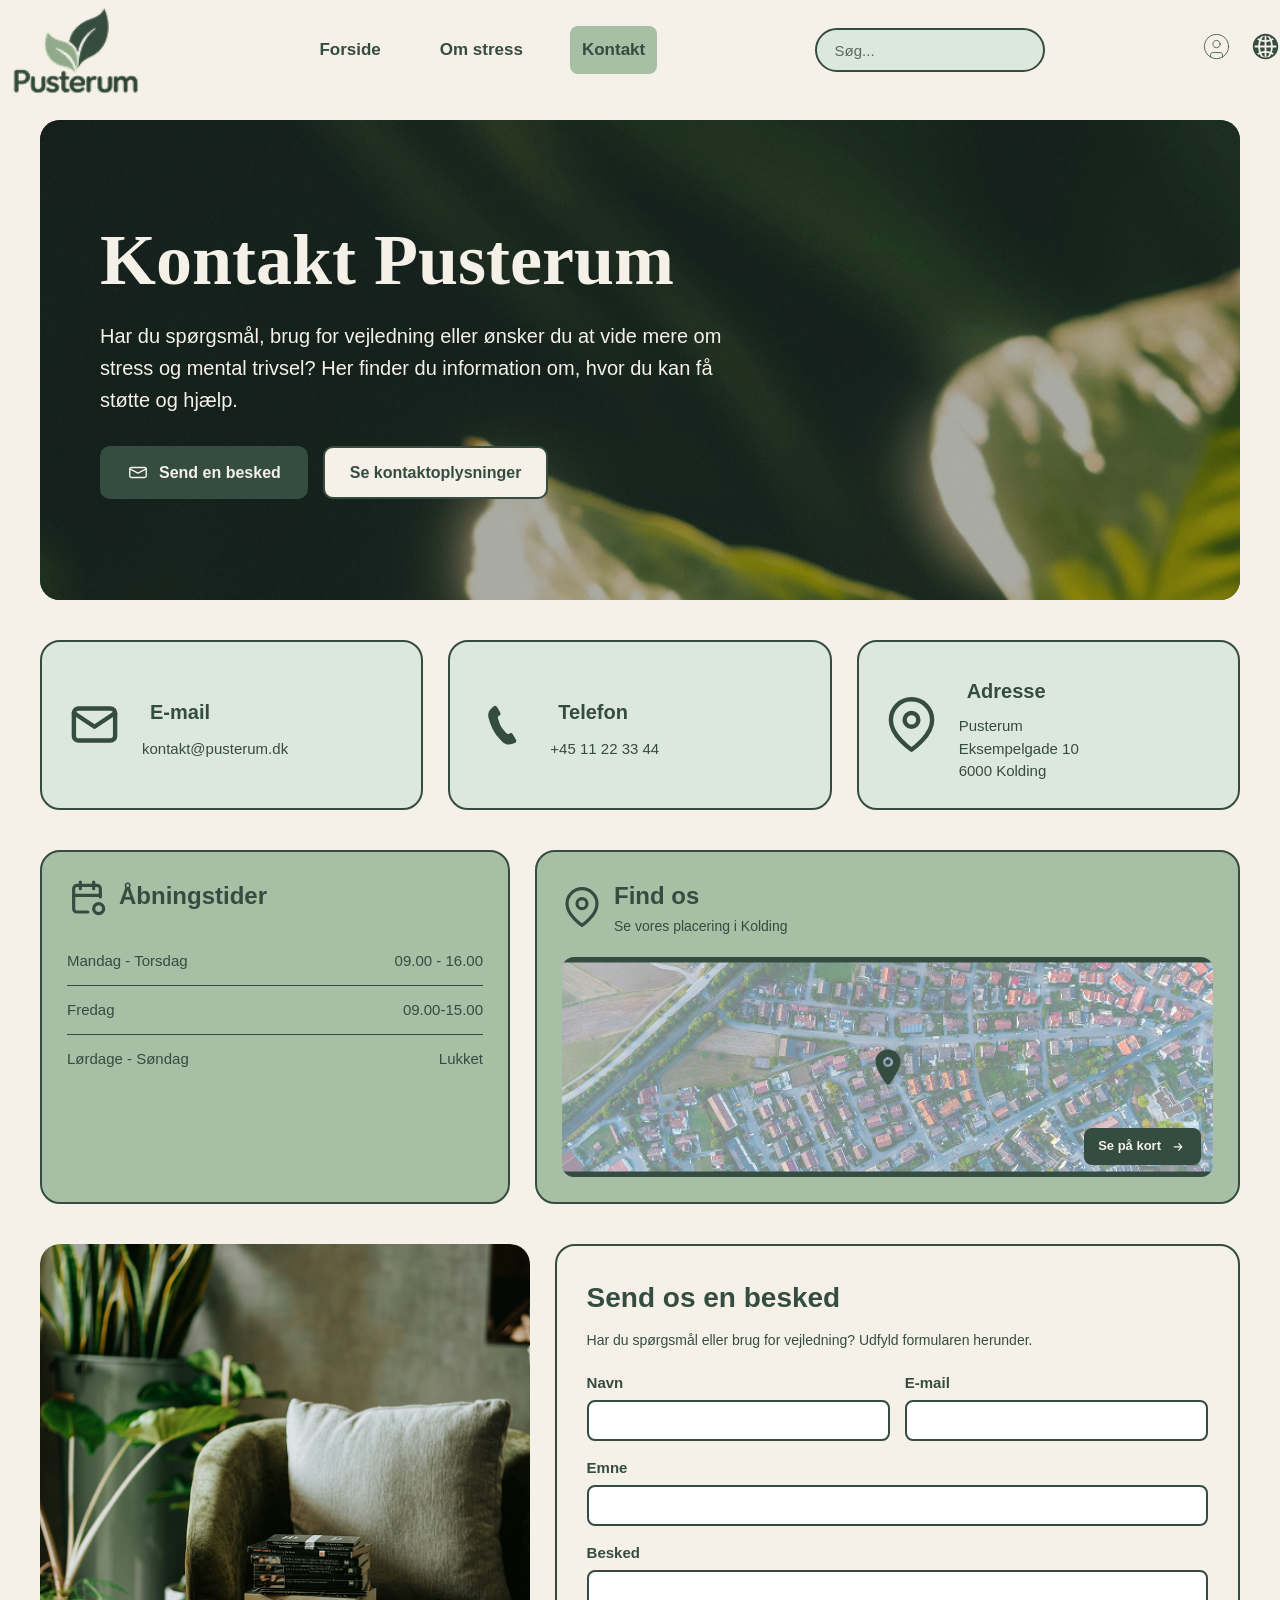
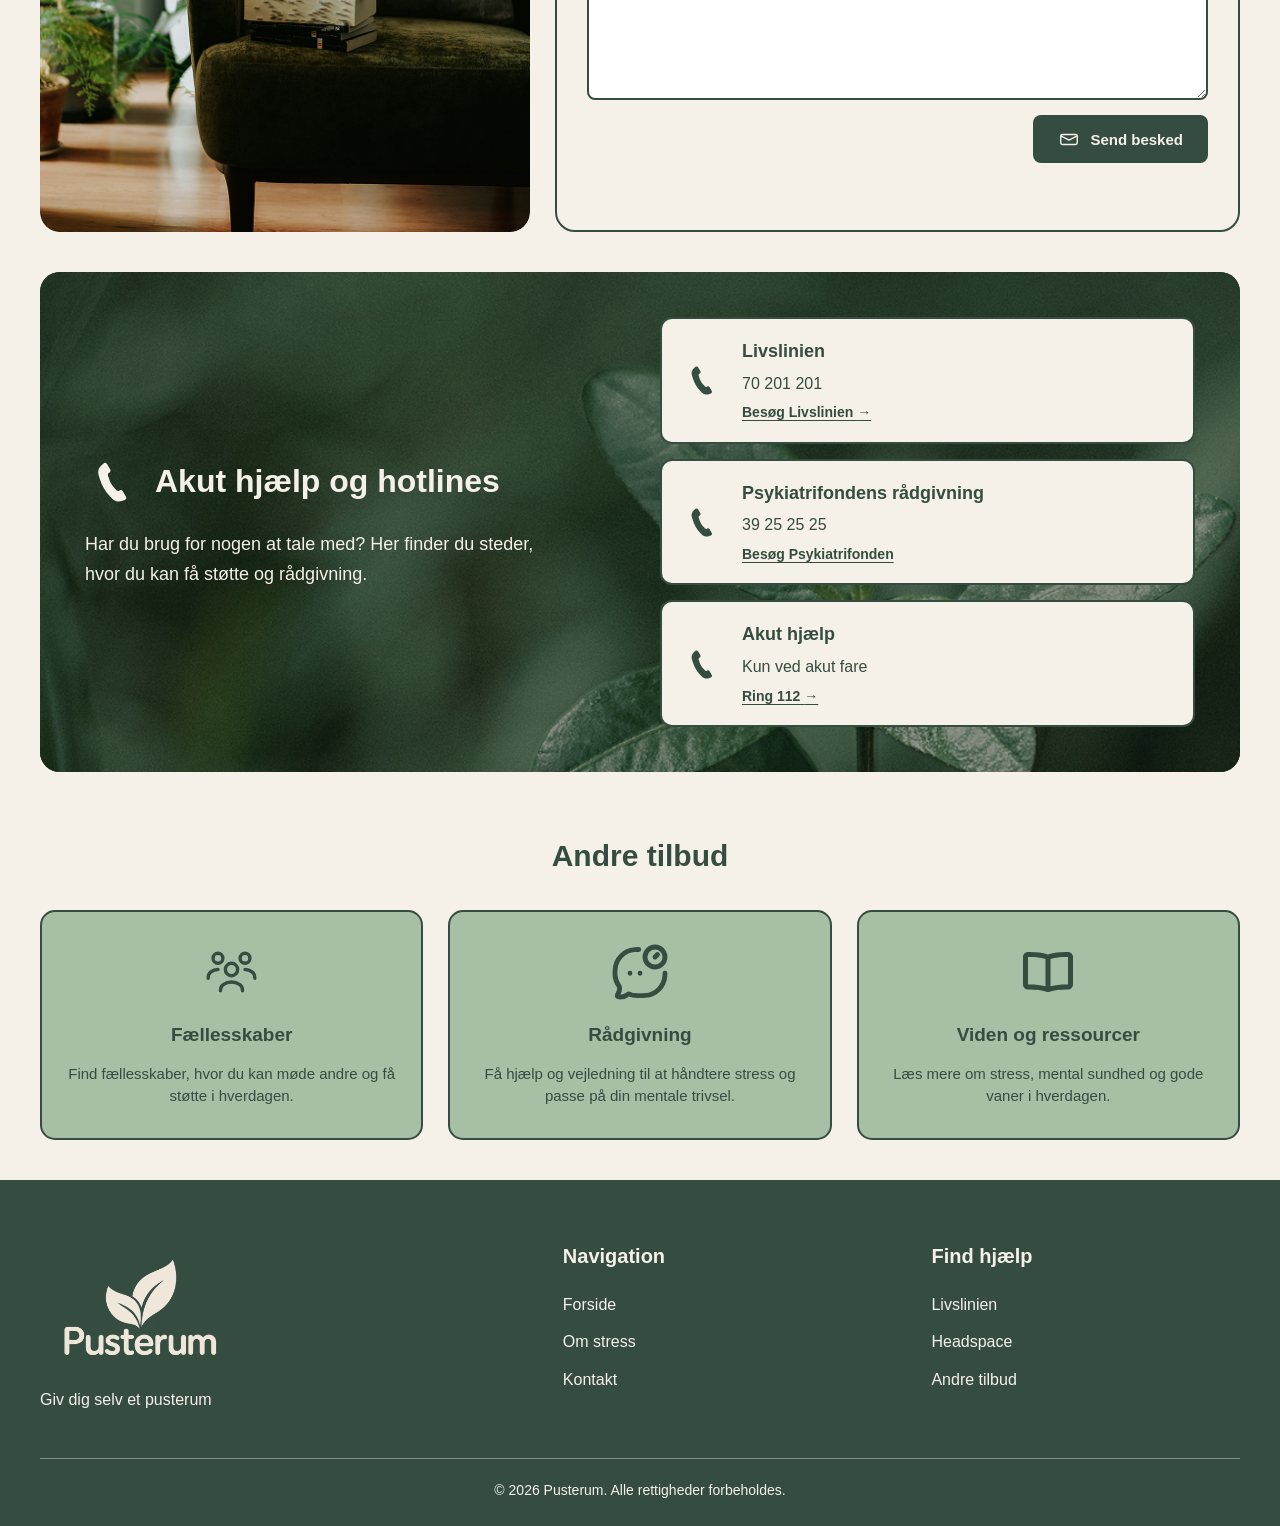
==== commit 8b641b43: "Add files via upload" ====
--- a/kontakt.html
+++ b/kontakt.html
@@ -1,373 +1,373 @@
-<!DOCTYPE html>
-<html lang="da">
-<head>
-    <meta charset="UTF-8">
-    <meta name="viewport" content="width=device-width, initial-scale=1.0">
-    <title>Kontakt | Pusterum</title>
-    <link rel="stylesheet" href="style.css">
-</head>
-<body>
-    <!-- HEADER OG NAVIGATION -->
-     <header class="header">
-        <div class="header-inhold">
-
-            <!-- PUSTERUM LOGO -->
-             <a href="index.html" class="header-logo">
-                <img src="Icons /Pusterum Logo Green.png" alt="Pusterum - Forside">
-             </a>
-
-             <!-- NAVIGATION -->
-              <nav class="header-navigation" aria-label="Hovednavigation">
-                <a href="index.html">
-                    Forside
-                </a>
-                <a href="omstress.html">
-                    Om stress
-                </a>
-                <a href="kontakt.html" aria-current="page">
-                    Kontakt
-                </a>
-              </nav>
-
-              <!-- SØGEFELT -->
-               <div class="header-søgning" role="search">
-                <label for="søgefelt" class="søge-label">
-                    Søg på hjemmesiden
-                </label>
-                <input type="search" id="søgefelt" name="søg" placeholder="Søg...">
-               </div>
-
-               <!-- PROFIL OG SPROG -->
-                <div class="header-ikoner">
-
-                    <!-- PROFIL IKON -->
-                     <span class="header-ikon">
-                        <img src="Icons /User Dark Green.svg" alt="Profil">
-                     </span>
-
-                     <!-- SPROG IKON -->
-                      <span class="header-ikon">
-                        <img src="Icons /Glove Dark Green.svg" alt="Vælg sprog">
-                      </span>
-                </div>
-        </div>
-     </header>
-     <main>
-        
-        <!-- HERO KONTAKT-->
-         <section class="kontakt-hero">
-
-            <!-- BAGGRUNDSBILLEDE -->
-             <img src="Icons /Kontakt Hero.png" alt="Grønne blade i naturen" class="kontakt-hero-billede">
-
-             <!-- TEKST TIL VENSTRE -->
-              <div class="kontakt-hero-inhold">
-                <h1>Kontakt Pusterum</h1>
-                <p>Har du spørgsmål, brug for vejledning eller ønsker du at vide mere om stress og mental trivsel? Her finder du information om, hvor du kan få støtte og hjælp.</p>
-
-                <!-- KNAPPER -->
-                 <div class="kontakt-hero-knapper">
-                    <a href="#besked" class="kontakt-knap kontakt-knap-grøn">
-                        <img src="Icons /Beige Mail.svg" alt="" class="kontakt-knap-ikon">
-                        Send en besked
-                    </a>
-                    <a href="#kontaktoplysninger" class="kontakt-knap kontakt-knap-beige">
-                        Se kontaktoplysninger
-                    </a>
-                 </div>
-              </div>
-         </section>
-
-         <!-- KONTAKTOPLYSNINGER -->
-          <section class="kontaktoplysninger" id="kontaktoplysninger">
-            <div class="kontaktoplysninger-gitter">
-
-                <!-- EMAIL -->
-                 <article class="kontaktoplysninger-kort">
-                    <div class="kontaktoplysninger-ikon">
-                        <img src="Icons /Mail Darkgreen.svg" alt="">
-                    </div>
-                    <div class="kontaktoplysninger-tekst">
-                        <h2>E-mail</h2>
-                        <a href="mailto:kontakt@pusterum.dk">
-                            kontakt@pusterum.dk
-                        </a>
-                    </div>
-                 </article>
-                 <!-- TELEFON -->
-                  <article class="kontaktoplysninger-kort">
-                    <div class="kontaktoplysninger-ikon">
-                        <img src="Icons /Phone Dark Green.svg" alt="">
-                    </div>
-                    <div class="kontaktoplysninger-tekst">
-                        <h2>Telefon</h2>
-                        <a href="tel: 4511223344">
-                            +45 11 22 33 44
-                        </a>
-                    </div>
-                  </article>
-
-                  <!-- ADRESSE -->
-                   <article class="kontaktoplysninger-kort">
-                    <div class="kontaktoplysninger-ikon">
-                        <img src="Icons /Map Pin Dark Green.svg" alt="">
-                    </div>
-                    <div class="kontaktoplysninger-tekst">
-                        <h2>Adresse</h2>
-                        <p>Pusterum<br>
-                        Eksempelgade 10<br>
-                        6000 Kolding</p>
-                    </div>
-                   </article>
-            </div>
-          </section>
-
-          <!-- TIDER OG FIND-->
-           <section class="åbningstider-find-os">
-            <div class="åbningstider-find-os-inhold">
-
-                <!-- TIDER -->
-                 <article class="åbningstider">
-                    <div class="kontakt-sektion-overskrift">
-                        <img src="Icons /Calender Dark Green.svg" alt="" class="kontakt-sektion-ikon">
-                        <h2>Åbningstider</h2>
-                    </div>
-                    <div class="åbningstider-liste">
-                        <div class="åbningstid-række">
-                            <span>Mandag - Torsdag</span>
-                            <span>09.00 - 16.00</span>
-                        </div>
-                        <div class="åbningstid-række">
-                            <span>Fredag</span>
-                            <span>09.00-15.00</span>
-                        </div>
-                        <div class="åbningstid-række">
-                            <span>Lørdage - Søndag</span>
-                            <span>Lukket</span>
-                        </div>
-                    </div>
-                 </article>
-
-                 <!-- FIND OS -->
-                  <article class="find-os">
-
-    <!-- OVERSKRIFT OG BESKRIVELSE -->
-    <div class="kontakt-sektion-overskrift">
-        <img src="Icons /Map Pin Dark Green.svg"
-             alt=""
-             class="kontakt-sektion-ikon">
-
-        <div>
-            <h2>Find os</h2>
-            <p>Se vores placering i Kolding</p>
-        </div>
-    </div>
-
-    <!-- KORT MED PIN OG KNAP -->
-    <div class="find-os-kort">
-
-        <!-- KORTBILLEDE -->
-        <img src="Icons /Map.png" alt="Kort over området omkring Pusterum" class="find-os-kortbillede">
-
-        <!-- PIN PÅ KORTET -->
-        <img src="Icons /Map Pin Full Dark Green.svg" alt="" class="find-os-kortpin">
-
-        <!-- KNAP PÅ KORTET -->
-        <a href="https://www.google.com/maps/search/?api=1&query=Kolding"
-           target="_blank"
-           rel="noopener noreferrer"
-           class="find-os-knap">
-            Se på kort
-            <img src="Icons /Arrow RIght Beige.svg" alt="" class="find-os-pil">
-        </a>
-    </div>
-</article>
- </div>
- </section>
-
-           <!-- BESKED -->
-            <section class="send-besked" id="besked">
-                 <div class="send-besked-inhold">
-
-                    <!-- BILLEDE TIL VENSTRE -->
-                     <div class="send-besked-billede">
-                        <img src="Icons /Besked.png" alt="Roligt miljø med plads til fordybelse">
-                     </div>
-
-                     <!-- KONTAKTFORMULAR TIL HØJRE -->
-                      <div class="send-besked-formular">
-                        <h2>Send os en besked</h2>
-                        <p> Har du spørgsmål eller brug for vejledning? Udfyld formularen herunder.</p>
-                        <form class="besked-formular">
-
-                            <!-- NAVN -->
-                             <div class="formular-felt">
-                                <label for="navn">Navn</label>
-                                <input type="text" id="navn" name="navn" autocomplete="name" required>
-                             </div>
-
-                             <!-- EMAIL -->
-                              <div class="formular-felt">
-                                <label for="email">E-mail</label>
-                                <input type="email" id="email" name="email" autocomplete="email" required>
-                              </div>
-
-                              <!-- EMNE -->
-                               <div class="formular-felt">
-                                <label for="emne">Emne</label>
-                                <input type="text" id="emne" name="emne" required>
-                               </div>
-
-                               <!-- BESKED -->
-                                <div class="formular-felt">
-                                    <label for="besked-tekst">Besked</label>
-                                    <textarea id="besked-tekst" name="besked" rows="5" required></textarea>
-                                </div>
-
-                                <!-- SEND KNAP -->
-                                 <button type="submit" class="send-besked-knap">
-                                    <img src="Icons /Beige Mail.svg" alt="" class="send-besked-ikon">
-                                    Send besked
-                                 </button>
-                        </form>
-                      </div>
-                      </div>
-            </section>
-
-            <!-- Hotlines -->
-             <section class="akut-hjælp">
-
-                <!-- BAGGRUNDSBILLEDE -->
-                 <img src="Icons /Hotline.png" alt="" class="akut-hjælp-billede">
-                 <div class="akut-hjælp-inhold">
-                    <div class="akut-hjælp-tekst">
-
-                    <!-- OVERSKRIFT -->
-                     <div class="akut-hjælp-overskrift">
-                        <img src="Icons /Beige Phone.svg" alt="" class="akut-hjælp-ikon">
-                        <h2>Akut hjælp og hotlines</h2>
-                     </div>
-                     <p class="akut-hjælp-beskrivelse">
-                        Har du brug for nogen at tale med? Her finder du steder, hvor du kan få støtte og rådgivning.
-                     </p>
-                     </div>
-
-                     <!-- TRE HJÆLPKORT -->
-                      <div class="akut-hjælp-gitter">
-
-                        <!-- LIVSLINIEN -->
-                         <article class="akut-hjælp-kort">
-                            <img src="Icons /Phone Dark Green.svg" alt="" class="akut-kort-ikon">
-                            <h3>Livslinien</h3>
-                            <p>70 201 201</p>
-                            <a href="https://www.livslinien.dk/"
-                            target="_blank"
-                            rel="noopener noreferrer">
-                        Besøg Livslinien
-                    <span aria-hidden="true">→</span>
-                    </a>
-                         </article>
-
-                         <!-- PSYKIATRIFONDENS -->
-                          <article class="akut-hjælp-kort">
-                            <img src="Icons /Phone Dark Green.svg" alt="" class="akut-kort-ikon">
-                            <h3>Psykiatrifondens rådgivning</h3>
-                            <p>39 25 25 25</p>
-                            <a href="https://psykiatrifonden.dk/"
-                            target="_blank"
-                            rel="noopener noreferrer">
-                        Besøg Psykiatrifonden
-                        </a>
-                          </article>
-
-                          <!-- AKUT HJÆLP -->
-                           <article class="akut-hjælp-kort">
-                            <img src="Icons /Phone Dark Green.svg" alt="" class="akut-kort-ikon">
-                            <h3>Akut hjælp</h3>
-                            <p>Kun ved akut fare</p>
-                            <a href="tel:112">
-                                Ring 112
-                                <span aria-hidden="true">→</span>
-                            </a>
-                           </article>
-                      </div>
-                 </div>
-             </section>
-
-             <!-- TILBUD -->
-              <section class="andre-tilbud">
-                <h2>Andre tilbud</h2>
-                <div class="andre-tilbud-gitter">
-
-                    <!-- FÆLLESSKABER -->
-                     <article class="tilbud-kort">
-                        <div class="tilbud-ikon">
-                            <img src="Icons /Group Dark Green.svg" alt="">
-                        </div>
-                        <h3>Fællesskaber</h3>
-                        <p>Find fællesskaber, hvor du kan møde andre og få støtte i hverdagen.</p>
-                     </article>
-
-                     <!-- RÅDGIVNING -->
-                      <article class="tilbud-kort">
-                        <div class="tilbud-ikon">
-                            <img src="Icons /Headspace Dark Green.svg" alt="">
-                        </div>
-                        <h3>Rådgivning</h3>
-                        <p>Få hjælp og vejledning til at håndtere stress og passe på din mentale trivsel.</p>
-                      </article>
-
-                      <!-- VIDEN OG RESSOURCER -->
-                       <article class="tilbud-kort">
-                        <div class="tilbud-ikon">
-                            <img src="Icons /Book Dark Green.svg" alt="">
-                        </div>
-                        <h3>Viden og ressourcer</h3>
-                        <p>Læs mere om stress, mental sundhed og gode vaner i hverdagen.</p>
-                        </article>
-                </div>
-              </section>
-     </main>
-
-     <!-- FOOTER -->
-              <footer class="footer">
-                <div class="footer-inhold">
-
-                    <!-- PUSTERUM LOGO OG SLOGAN -->
-                     <div class="footer-logo-område">
-                        <img src="Icons /Pusterum Logo Beige.svg" alt="Pusterum" class="footer-logo">
-                        <p class="footer-slogan">
-                            Giv dig selv et pusterum
-                        </p>
-                     </div>
-
-                     <!-- NAVIGATION -->
-                      <nav class="footer-navigation" aria-label="Footer navigation">
-                        <h3>Navigation</h3>
-                        <a href="index.html">Forside</a>
-                        <a href="omstress.html">Om stress</a>
-                        <a href="kontakt.html">Kontakt</a>
-                      </nav>
-
-                      <!-- FIND HJÆLP -->
-                       <div class="footer-hjælp">
-                        <h3>Find hjælp</h3>
-                        <a href="https://www.livslinien.dk/">
-                            Livslinien
-                        </a>
-                        <a href="https://headspace.dk/">
-                            Headspace
-                        </a>
-                        <a href="kontakt.html">
-                            Andre tilbud
-                        </a>
-                       </div>
-                </div>
-
-                <!-- COPYRIGHT -->
-                 <div class="footer-bund">
-                    <p>© 2026 Pusterum. Alle rettigheder forbeholdes.</p>
-                 </div>
-              </footer>
-</body>
+<!DOCTYPE html>
+<html lang="da">
+<head>
+    <meta charset="UTF-8">
+    <meta name="viewport" content="width=device-width, initial-scale=1.0">
+    <title>Kontakt | Pusterum</title>
+    <link rel="stylesheet" href="style.css">
+</head>
+<body>
+    <!-- HEADER OG NAVIGATION -->
+     <header class="header">
+        <div class="header-inhold">
+
+            <!-- PUSTERUM LOGO -->
+             <a href="index.html" class="header-logo">
+                <img src="Icons/Pusterum Logo Green.png" alt="Pusterum - Forside">
+             </a>
+
+             <!-- NAVIGATION -->
+              <nav class="header-navigation" aria-label="Hovednavigation">
+                <a href="index.html">
+                    Forside
+                </a>
+                <a href="omstress.html">
+                    Om stress
+                </a>
+                <a href="kontakt.html" aria-current="page">
+                    Kontakt
+                </a>
+              </nav>
+
+              <!-- SØGEFELT -->
+               <div class="header-søgning" role="search">
+                <label for="søgefelt" class="søge-label">
+                    Søg på hjemmesiden
+                </label>
+                <input type="search" id="søgefelt" name="søg" placeholder="Søg...">
+               </div>
+
+               <!-- PROFIL OG SPROG -->
+                <div class="header-ikoner">
+
+                    <!-- PROFIL IKON -->
+                     <span class="header-ikon">
+                        <img src="Icons/User Dark Green.svg" alt="Profil">
+                     </span>
+
+                     <!-- SPROG IKON -->
+                      <span class="header-ikon">
+                        <img src="Icons/Glove Dark Green.svg" alt="Vælg sprog">
+                      </span>
+                </div>
+        </div>
+     </header>
+     <main>
+        
+        <!-- HERO KONTAKT-->
+         <section class="kontakt-hero">
+
+            <!-- BAGGRUNDSBILLEDE -->
+             <img src="Icons/Kontakt Hero.png" alt="Grønne blade i naturen" class="kontakt-hero-billede">
+
+             <!-- TEKST TIL VENSTRE -->
+              <div class="kontakt-hero-inhold">
+                <h1>Kontakt Pusterum</h1>
+                <p>Har du spørgsmål, brug for vejledning eller ønsker du at vide mere om stress og mental trivsel? Her finder du information om, hvor du kan få støtte og hjælp.</p>
+
+                <!-- KNAPPER -->
+                 <div class="kontakt-hero-knapper">
+                    <a href="#besked" class="kontakt-knap kontakt-knap-grøn">
+                        <img src="Icons/Beige Mail.svg" alt="" class="kontakt-knap-ikon">
+                        Send en besked
+                    </a>
+                    <a href="#kontaktoplysninger" class="kontakt-knap kontakt-knap-beige">
+                        Se kontaktoplysninger
+                    </a>
+                 </div>
+              </div>
+         </section>
+
+         <!-- KONTAKTOPLYSNINGER -->
+          <section class="kontaktoplysninger" id="kontaktoplysninger">
+            <div class="kontaktoplysninger-gitter">
+
+                <!-- EMAIL -->
+                 <article class="kontaktoplysninger-kort">
+                    <div class="kontaktoplysninger-ikon">
+                        <img src="Icons/Mail Darkgreen.svg" alt="">
+                    </div>
+                    <div class="kontaktoplysninger-tekst">
+                        <h2>E-mail</h2>
+                        <a href="mailto:kontakt@pusterum.dk">
+                            kontakt@pusterum.dk
+                        </a>
+                    </div>
+                 </article>
+                 <!-- TELEFON -->
+                  <article class="kontaktoplysninger-kort">
+                    <div class="kontaktoplysninger-ikon">
+                        <img src="Icons/Phone Dark Green.svg" alt="">
+                    </div>
+                    <div class="kontaktoplysninger-tekst">
+                        <h2>Telefon</h2>
+                        <a href="tel: 4511223344">
+                            +45 11 22 33 44
+                        </a>
+                    </div>
+                  </article>
+
+                  <!-- ADRESSE -->
+                   <article class="kontaktoplysninger-kort">
+                    <div class="kontaktoplysninger-ikon">
+                        <img src="Icons/Map Pin Dark Green.svg" alt="">
+                    </div>
+                    <div class="kontaktoplysninger-tekst">
+                        <h2>Adresse</h2>
+                        <p>Pusterum<br>
+                        Eksempelgade 10<br>
+                        6000 Kolding</p>
+                    </div>
+                   </article>
+            </div>
+          </section>
+
+          <!-- TIDER OG FIND-->
+           <section class="åbningstider-find-os">
+            <div class="åbningstider-find-os-inhold">
+
+                <!-- TIDER -->
+                 <article class="åbningstider">
+                    <div class="kontakt-sektion-overskrift">
+                        <img src="Icons/Calender Dark Green.svg" alt="" class="kontakt-sektion-ikon">
+                        <h2>Åbningstider</h2>
+                    </div>
+                    <div class="åbningstider-liste">
+                        <div class="åbningstid-række">
+                            <span>Mandag - Torsdag</span>
+                            <span>09.00 - 16.00</span>
+                        </div>
+                        <div class="åbningstid-række">
+                            <span>Fredag</span>
+                            <span>09.00-15.00</span>
+                        </div>
+                        <div class="åbningstid-række">
+                            <span>Lørdage - Søndag</span>
+                            <span>Lukket</span>
+                        </div>
+                    </div>
+                 </article>
+
+                 <!-- FIND OS -->
+                  <article class="find-os">
+
+    <!-- OVERSKRIFT OG BESKRIVELSE -->
+    <div class="kontakt-sektion-overskrift">
+        <img src="Icons/Map Pin Dark Green.svg"
+             alt=""
+             class="kontakt-sektion-ikon">
+
+        <div>
+            <h2>Find os</h2>
+            <p>Se vores placering i Kolding</p>
+        </div>
+    </div>
+
+    <!-- KORT MED PIN OG KNAP -->
+    <div class="find-os-kort">
+
+        <!-- KORTBILLEDE -->
+        <img src="Icons/Map.png" alt="Kort over området omkring Pusterum" class="find-os-kortbillede">
+
+        <!-- PIN PÅ KORTET -->
+        <img src="Icons/Map Pin Full Dark Green.svg" alt="" class="find-os-kortpin">
+
+        <!-- KNAP PÅ KORTET -->
+        <a href="https://www.google.com/maps/search/?api=1&query=Kolding"
+           target="_blank"
+           rel="noopener noreferrer"
+           class="find-os-knap">
+            Se på kort
+            <img src="Icons/Arrow RIght Beige.svg" alt="" class="find-os-pil">
+        </a>
+    </div>
+</article>
+ </div>
+ </section>
+
+           <!-- BESKED -->
+            <section class="send-besked" id="besked">
+                 <div class="send-besked-inhold">
+
+                    <!-- BILLEDE TIL VENSTRE -->
+                     <div class="send-besked-billede">
+                        <img src="Icons/Besked.png" alt="Roligt miljø med plads til fordybelse">
+                     </div>
+
+                     <!-- KONTAKTFORMULAR TIL HØJRE -->
+                      <div class="send-besked-formular">
+                        <h2>Send os en besked</h2>
+                        <p> Har du spørgsmål eller brug for vejledning? Udfyld formularen herunder.</p>
+                        <form class="besked-formular">
+
+                            <!-- NAVN -->
+                             <div class="formular-felt">
+                                <label for="navn">Navn</label>
+                                <input type="text" id="navn" name="navn" autocomplete="name" required>
+                             </div>
+
+                             <!-- EMAIL -->
+                              <div class="formular-felt">
+                                <label for="email">E-mail</label>
+                                <input type="email" id="email" name="email" autocomplete="email" required>
+                              </div>
+
+                              <!-- EMNE -->
+                               <div class="formular-felt">
+                                <label for="emne">Emne</label>
+                                <input type="text" id="emne" name="emne" required>
+                               </div>
+
+                               <!-- BESKED -->
+                                <div class="formular-felt">
+                                    <label for="besked-tekst">Besked</label>
+                                    <textarea id="besked-tekst" name="besked" rows="5" required></textarea>
+                                </div>
+
+                                <!-- SEND KNAP -->
+                                 <button type="submit" class="send-besked-knap">
+                                    <img src="Icons/Beige Mail.svg" alt="" class="send-besked-ikon">
+                                    Send besked
+                                 </button>
+                        </form>
+                      </div>
+                      </div>
+            </section>
+
+            <!-- Hotlines -->
+             <section class="akut-hjælp">
+
+                <!-- BAGGRUNDSBILLEDE -->
+                 <img src="Icons/Hotline.png" alt="" class="akut-hjælp-billede">
+                 <div class="akut-hjælp-inhold">
+                    <div class="akut-hjælp-tekst">
+
+                    <!-- OVERSKRIFT -->
+                     <div class="akut-hjælp-overskrift">
+                        <img src="Icons/Beige Phone.svg" alt="" class="akut-hjælp-ikon">
+                        <h2>Akut hjælp og hotlines</h2>
+                     </div>
+                     <p class="akut-hjælp-beskrivelse">
+                        Har du brug for nogen at tale med? Her finder du steder, hvor du kan få støtte og rådgivning.
+                     </p>
+                     </div>
+
+                     <!-- TRE HJÆLPKORT -->
+                      <div class="akut-hjælp-gitter">
+
+                        <!-- LIVSLINIEN -->
+                         <article class="akut-hjælp-kort">
+                            <img src="Icons/Phone Dark Green.svg" alt="" class="akut-kort-ikon">
+                            <h3>Livslinien</h3>
+                            <p>70 201 201</p>
+                            <a href="https://www.livslinien.dk/"
+                            target="_blank"
+                            rel="noopener noreferrer">
+                        Besøg Livslinien
+                    <span aria-hidden="true">→</span>
+                    </a>
+                         </article>
+
+                         <!-- PSYKIATRIFONDENS -->
+                          <article class="akut-hjælp-kort">
+                            <img src="Icons/Phone Dark Green.svg" alt="" class="akut-kort-ikon">
+                            <h3>Psykiatrifondens rådgivning</h3>
+                            <p>39 25 25 25</p>
+                            <a href="https://psykiatrifonden.dk/"
+                            target="_blank"
+                            rel="noopener noreferrer">
+                        Besøg Psykiatrifonden
+                        </a>
+                          </article>
+
+                          <!-- AKUT HJÆLP -->
+                           <article class="akut-hjælp-kort">
+                            <img src="Icons/Phone Dark Green.svg" alt="" class="akut-kort-ikon">
+                            <h3>Akut hjælp</h3>
+                            <p>Kun ved akut fare</p>
+                            <a href="tel:112">
+                                Ring 112
+                                <span aria-hidden="true">→</span>
+                            </a>
+                           </article>
+                      </div>
+                 </div>
+             </section>
+
+             <!-- TILBUD -->
+              <section class="andre-tilbud">
+                <h2>Andre tilbud</h2>
+                <div class="andre-tilbud-gitter">
+
+                    <!-- FÆLLESSKABER -->
+                     <article class="tilbud-kort">
+                        <div class="tilbud-ikon">
+                            <img src="Icons/Group Dark Green.svg" alt="">
+                        </div>
+                        <h3>Fællesskaber</h3>
+                        <p>Find fællesskaber, hvor du kan møde andre og få støtte i hverdagen.</p>
+                     </article>
+
+                     <!-- RÅDGIVNING -->
+                      <article class="tilbud-kort">
+                        <div class="tilbud-ikon">
+                            <img src="Icons/Headspace Dark Green.svg" alt="">
+                        </div>
+                        <h3>Rådgivning</h3>
+                        <p>Få hjælp og vejledning til at håndtere stress og passe på din mentale trivsel.</p>
+                      </article>
+
+                      <!-- VIDEN OG RESSOURCER -->
+                       <article class="tilbud-kort">
+                        <div class="tilbud-ikon">
+                            <img src="Icons/Book Dark Green.svg" alt="">
+                        </div>
+                        <h3>Viden og ressourcer</h3>
+                        <p>Læs mere om stress, mental sundhed og gode vaner i hverdagen.</p>
+                        </article>
+                </div>
+              </section>
+     </main>
+
+     <!-- FOOTER -->
+              <footer class="footer">
+                <div class="footer-inhold">
+
+                    <!-- PUSTERUM LOGO OG SLOGAN -->
+                     <div class="footer-logo-område">
+                        <img src="Icons/Pusterum Logo Beige.svg" alt="Pusterum" class="footer-logo">
+                        <p class="footer-slogan">
+                            Giv dig selv et pusterum
+                        </p>
+                     </div>
+
+                     <!-- NAVIGATION -->
+                      <nav class="footer-navigation" aria-label="Footer navigation">
+                        <h3>Navigation</h3>
+                        <a href="index.html">Forside</a>
+                        <a href="omstress.html">Om stress</a>
+                        <a href="kontakt.html">Kontakt</a>
+                      </nav>
+
+                      <!-- FIND HJÆLP -->
+                       <div class="footer-hjælp">
+                        <h3>Find hjælp</h3>
+                        <a href="https://www.livslinien.dk/">
+                            Livslinien
+                        </a>
+                        <a href="https://headspace.dk/">
+                            Headspace
+                        </a>
+                        <a href="kontakt.html">
+                            Andre tilbud
+                        </a>
+                       </div>
+                </div>
+
+                <!-- COPYRIGHT -->
+                 <div class="footer-bund">
+                    <p>© 2026 Pusterum. Alle rettigheder forbeholdes.</p>
+                 </div>
+              </footer>
+</body>
 </html>
